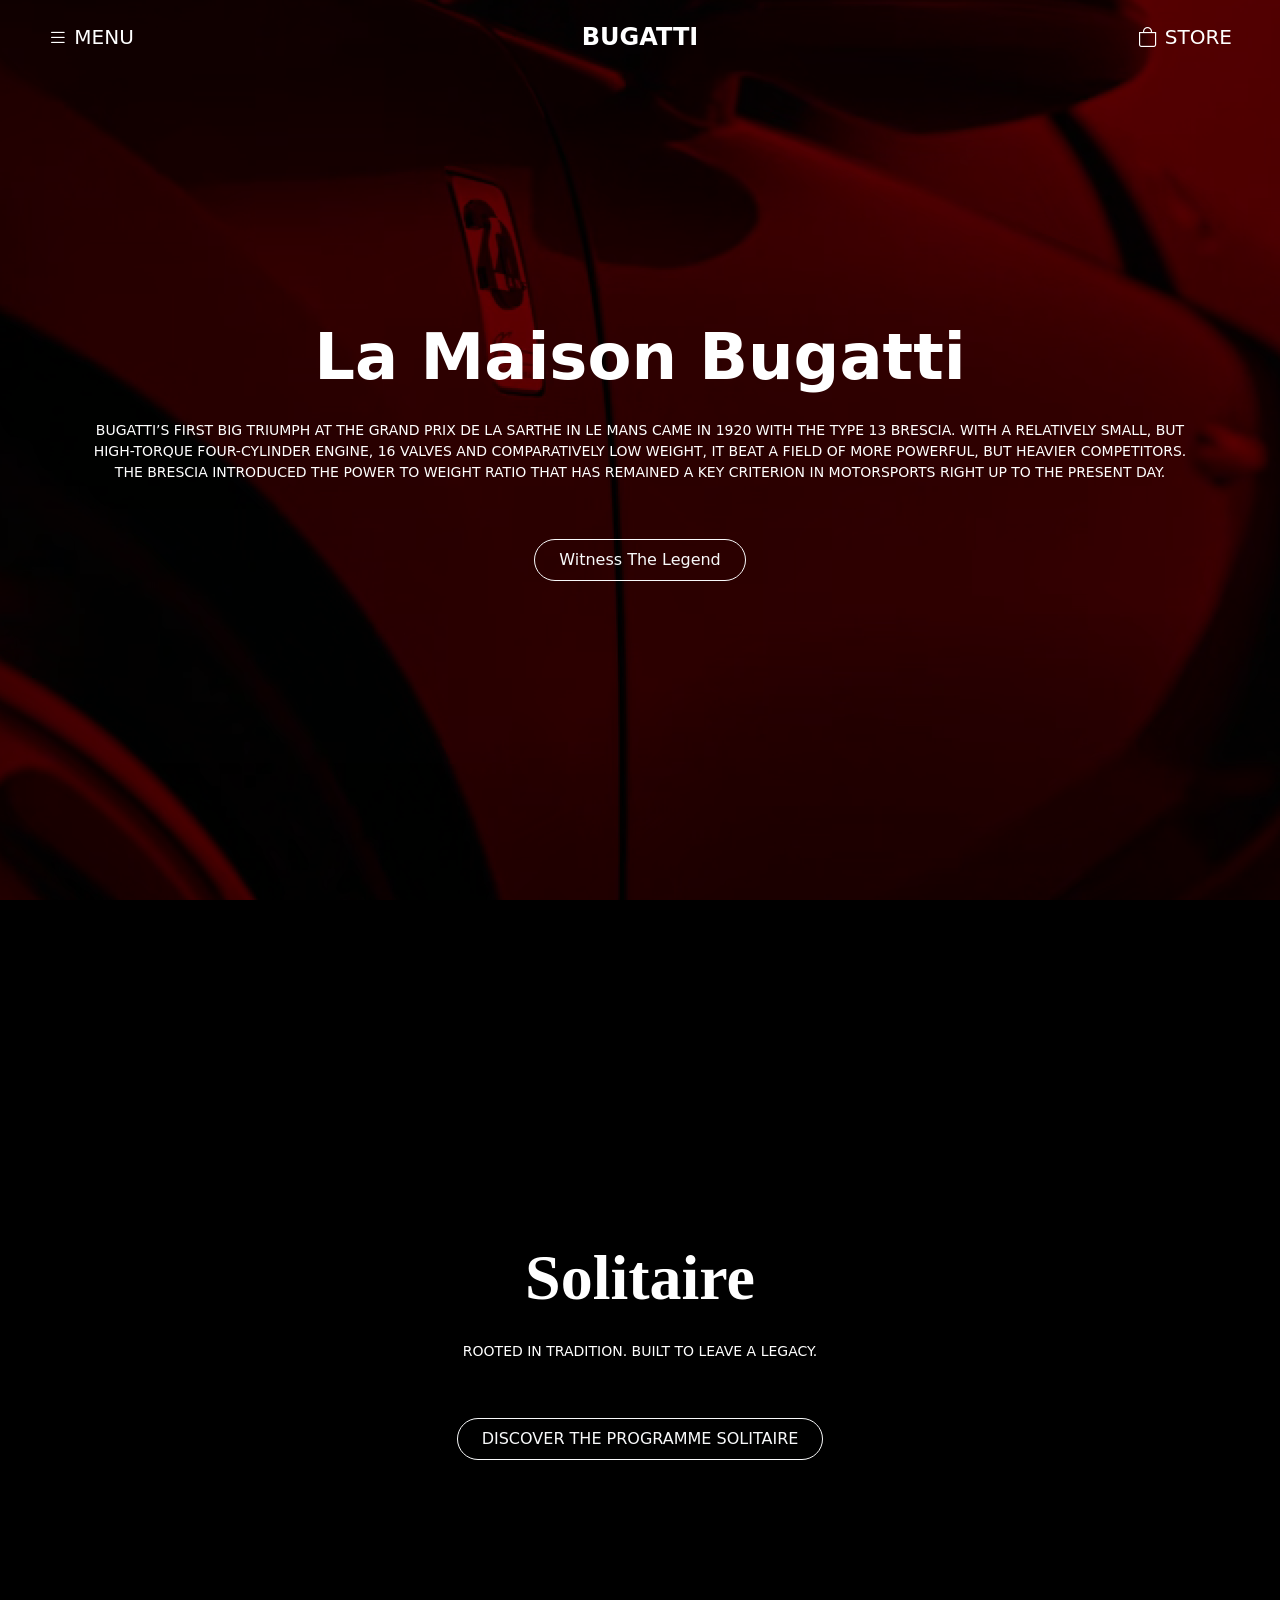
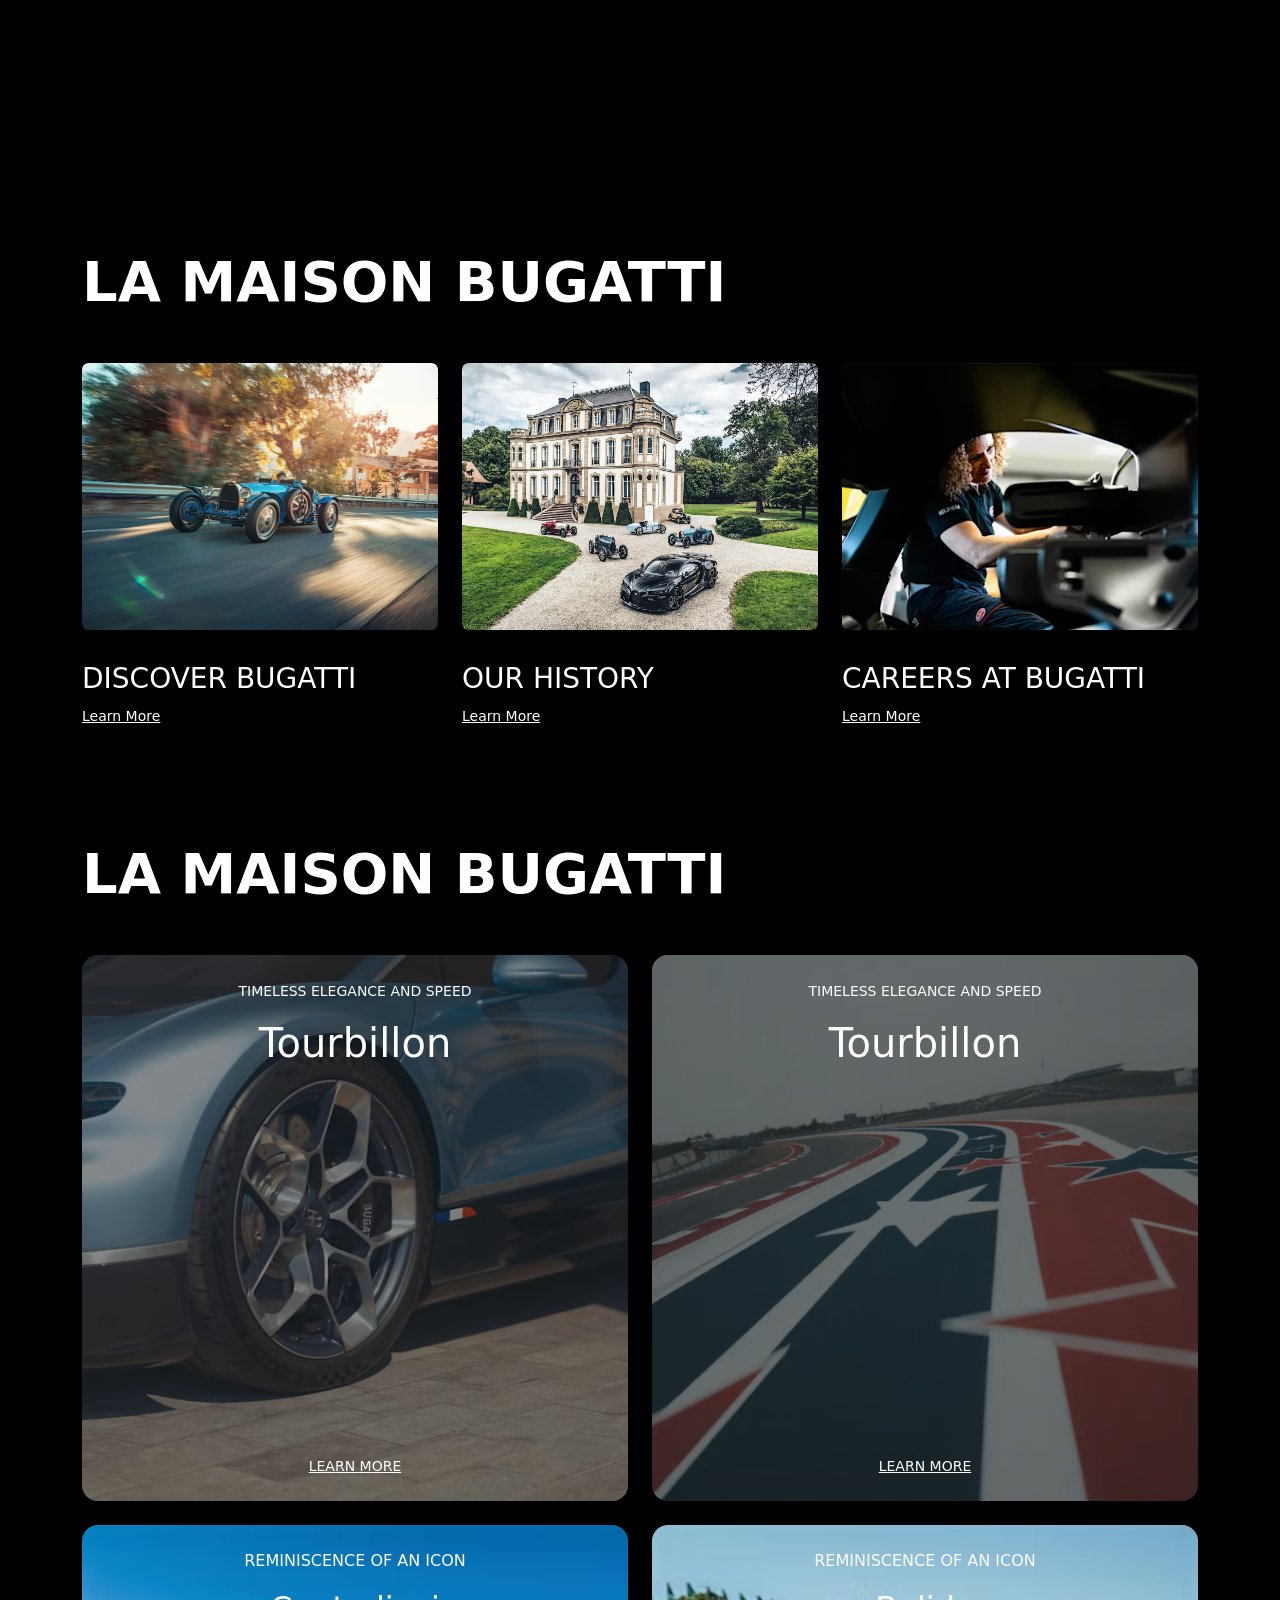
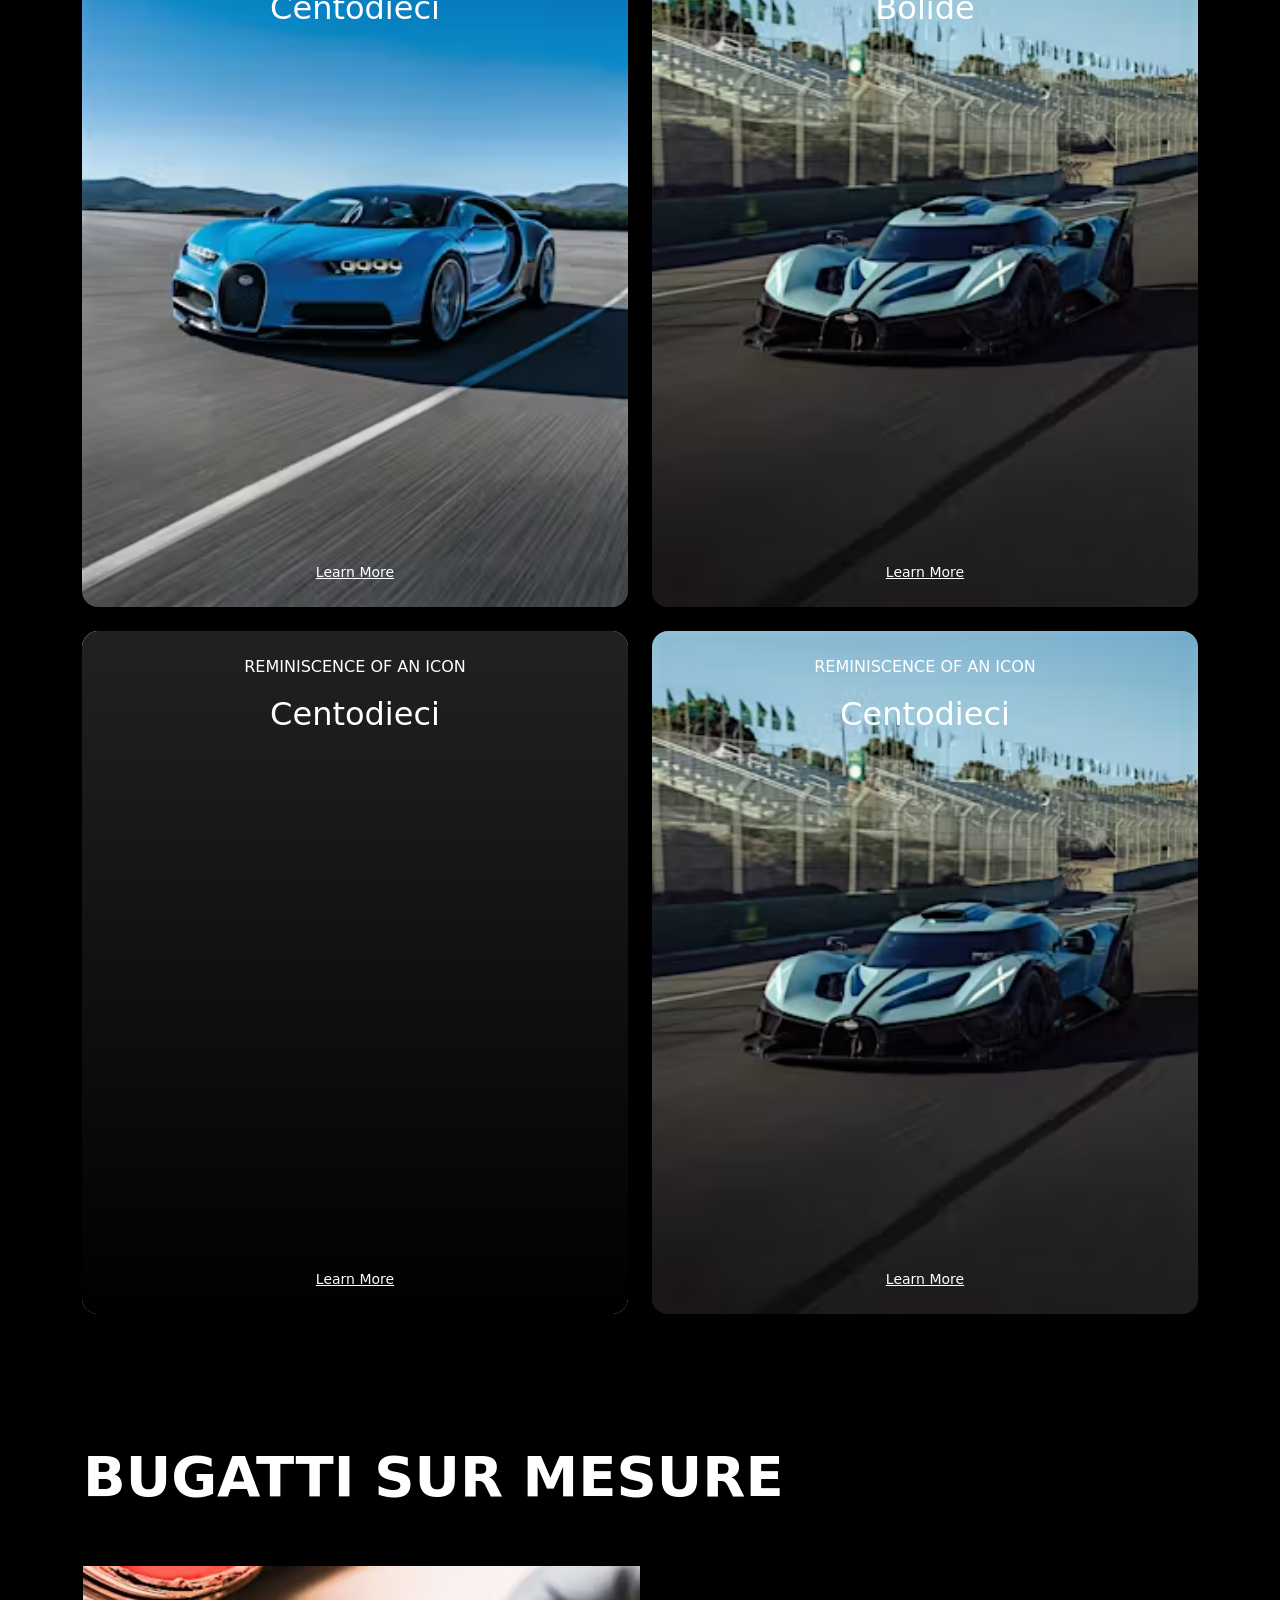
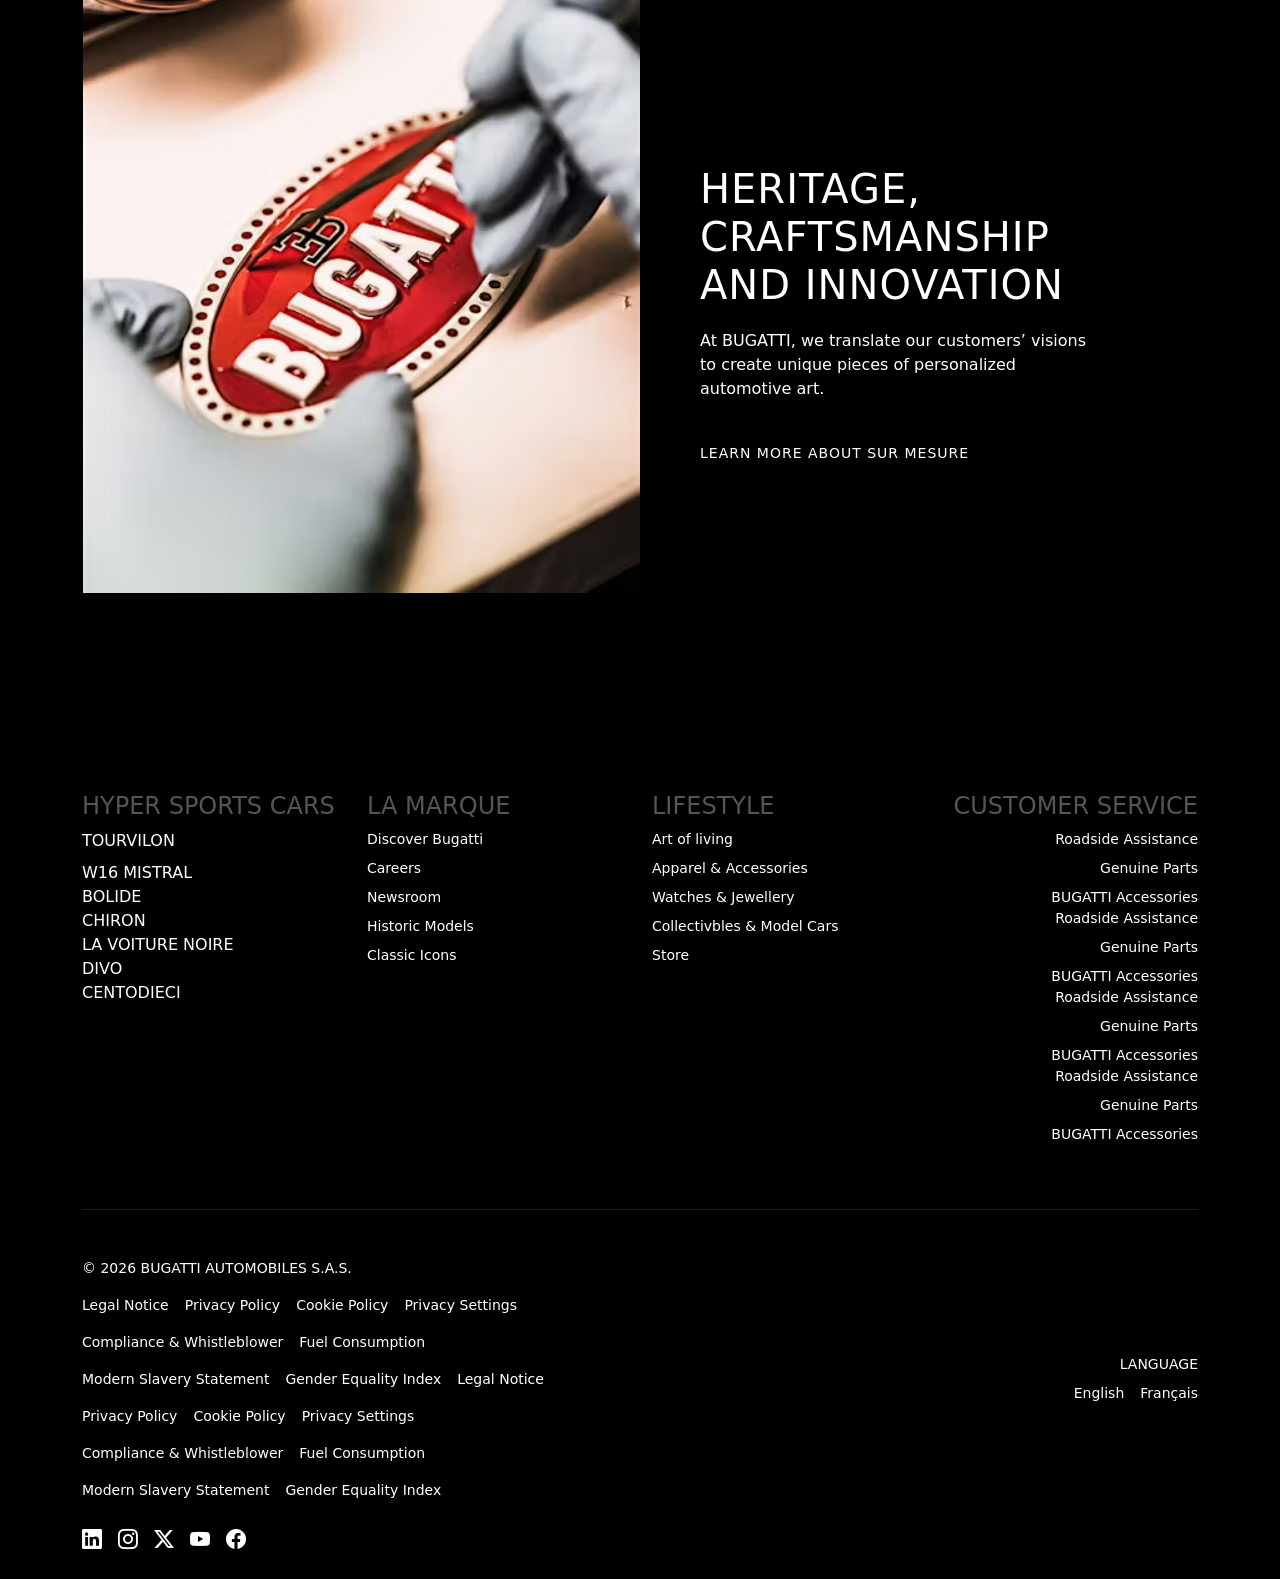
==== sub-index.html @ b7d9c445 "mapping a webpage into main website logo" ====
<!DOCTYPE html>
<html lang="en">

<head>
    <meta charset="UTF-8">
    <title>Hero Video</title>
    <meta name="viewport" content="width=device-width, initial-scale=1">
    <link rel="stylesheet" href="style.css">

    <!-- Bootstrap 5 CSS -->
    <link href="https://cdn.jsdelivr.net/npm/bootstrap@5.3.2/dist/css/bootstrap.min.css" rel="stylesheet">
    <link rel="stylesheet" href="https://cdn.jsdelivr.net/npm/bootstrap-icons@1.13.1/font/bootstrap-icons.min.css">
</head>

<body style="background-color: #000000;">

    <!-- Navbar -->


    <nav class="navbar navbar-dark bg-transparent position-absolute top-0 start-0 w-100 z-3 px-4 py-3">

        <div class="container-fluid d-flex align-items-center justify-content-between">


            <div>
                <button class="btn btn-outline text-white fs-5" data-bs-toggle="offcanvas" data-bs-target="#luxuryMenu">
                    <i class="bi bi-list"></i> MENU
                </button>
            </div>

            <!-- ofcanvas menu button elements -->

            <div class="offcanvas offcanvas-start w-100" tabindex="-1" id="luxuryMenu">

                <div class="offcanvas-header">
                    <h5 class="offcanvas-title"></h5>
                    <button type="button" class="btn-close" data-bs-dismiss="offcanvas"></button>
                </div>

                <div class="offcanvas-body p-0">
                    <div class="container-fluid">
                        <div class="row vh-100">

                            <!-- LEFT SIDE -->
                            <div class="col-lg-4 bg-light p-5">

                                <small class="text-muted text-uppercase">Hyper Sports Cars</small>
                                <div class="mt-3">
                                    <a href="#" class="d-block fs-5 text-dark text-decoration-none mb-2">
                                        Current Models
                                    </a>
                                    <a href="#" class="d-block fs-5 text-dark text-decoration-none mb-2">
                                        Contemporary Models
                                    </a>
                                    <a href="#" class="d-block fs-5 text-dark text-decoration-none">
                                        Classic Icons
                                    </a>
                                </div>

                                <small class="text-muted text-uppercase mt-5 d-block">
                                    La Marque
                                </small>
                                <div class="mt-3">
                                    <a href="#" class="d-block fs-5 text-dark text-decoration-none mb-2">
                                        Company
                                    </a>
                                    <a href="#" class="d-block fs-5 text-dark text-decoration-none mb-2">
                                        Careers
                                    </a>
                                    <a href="#" class="d-block fs-5 text-dark text-decoration-none">
                                        Newsroom
                                    </a>
                                </div>

                            </div>

                            <!-- RIGHT SIDE -->
                            <div class="col-lg-7 p-5 bg-dark text-white">

                                <div class="card bg-dark text-white border-0 mb-4">
                                    <img src="https://images.unsplash.com/photo-1614200179396-2bdb77ebf81b"
                                        class="card-img" alt="Car">
                                    <div class="card-img-overlay d-flex align-items-end">
                                        <h2 class="fw-light">TOURBILLON</h2>
                                    </div>
                                </div>

                                <div class="card bg-dark text-white border-0">
                                    <img src="https://images.unsplash.com/photo-1603584173870-7f23fdae1b7a"
                                        class="card-img" alt="Car">
                                    <div class="card-img-overlay d-flex align-items-end">
                                        <h2 class="fw-light">W16 MISTRAL</h2>
                                    </div>
                                </div>

                            </div>

                        </div>
                    </div>
                </div>
            </div>


            <div class="position-absolute start-50 translate-middle-x">
                <a class="navbar-brand text-white fw-bold fs-4 m-0" href="index.html">
                    BUGATTI
                </a>
            </div>


            <div>
                <button class="btn btn-outline text-white text-uppercase fs-5">
                    <i class="bi bi-bag"></i> Store
                </button>
            </div>

        </div>

    </nav>




    <!-- Hero Section -->
   <div class="position-relative vh-100 overflow-hidden">

        <!-- Video -->
        <video autoplay muted loop playsinline
            class="position-absolute top-50 start-50 translate-middle min-vw-100 min-vh-100 object-fit-cover">
            <source src="content/second-page videos/secound page hero bg video.mp4" type="video/mp4">
        </video>

        <!-- section overlay -->
        <div class="position-absolute top-0 start-0 w-100 h-100" style="background-color: rgba(0, 0, 0, 0.579);"></div>

        <!-- Content -->
        <div class="container position-relative z-2 h-100 d-flex flex-column 
              justify-content-center align-items-center text-center text-white">

            <h1 class="display-3 fw-semibold">La Maison Bugatti</h1>
            <p class="text-uppercase small mt-3">BUGATTI’s first big triumph at the Grand Prix de la Sarthe in Le Mans came in 1920 with the Type 13 Brescia. With a relatively small, but high-torque four-cylinder engine, 16 valves and comparatively low weight, it beat a field of more powerful, but heavier competitors. The Brescia introduced the power to weight ratio that has remained a key criterion in motorsports right up to the present day.</p>
            <p></p>

            <a href="#" class="btn btn-outline-light rounded-pill px-4 py-2 mt-4">
                Witness The Legend
            </a>

        </div>

    </div>

    <!-- second hero section and discover luxury super cars section -->

    <div class="position-relative vh-100 overflow-hidden">

        <!-- Video -->
        <video autoplay muted loop playsinline
            class="position-absolute top-50 start-50 translate-middle min-vw-100 min-vh-100 object-fit-cover">
            <source src="content/Hero Videos/secend-hero-video.mp4" type="video/mp4">
        </video>


        <div class="position-absolute top-0 start-0 w-100 h-100" style="background-color: rgba(0, 0, 0, 0.65);"></div>

        <!-- Content -->
        <div class="container position-relative z-2 h-100 d-flex flex-column 
              justify-content-center align-items-center text-center text-white">

            <h1 class="display-3 fw-semibold f-romnia20 discover-section">Solitaire</h1>
            <p class="text-uppercase small mt-3">ROOTED IN TRADITION. BUILT TO LEAVE A LEGACY.</p>
            <p></p>

            <a href="#" class="btn btn-outline-light rounded-pill px-4 py-2 mt-4">
                DISCOVER THE PROGRAMME SOLITAIRE
            </a>

        </div>

    </div>


    <!-- features card section -->

    <section class="bg-black text-white py-5">

        <div class="container">

            <!-- Section Title -->
            <div class="mb-5">
                <h1 class="display-4 text-uppercase fw-semibold fw-light">
                    La Maison Bugatti
                </h1>
            </div>

            <!-- Cards Row -->
            <div class="row g-4">

                <!-- Card 1 -->
                <div class="col-lg-4 col-md-6">
                    <div class="card bg-black text-white border-0 h-100">
                        <div class="ratio ratio-4x3 rounded overflow-hidden">

                            <img src="content/image/01 card image BUGATTI_Type 35 Making of a Champion_edit.avif"
                                class="card-img-top rounded" alt="Discover">
                        </div>

                        <div class="card-body px-0">
                            <h3 class="text-uppercase fw-light mt-3">
                                Discover Bugatti
                            </h3>
                            <a href="#" class="text-white text-decoration-underline small">
                                Learn More
                            </a>
                        </div>

                    </div>
                </div>

                <!-- Card 2 -->
                <div class="col-lg-4 col-md-6">
                    <div class="card bg-black text-white border-0 h-100">

                        <div class="ratio ratio-4x3 rounded overflow-hidden">

                            <img src="content/image/Card image02 BUGATTI-Car-Gathering.avif"
                                class="card-img-top rounded" alt="Discover">
                        </div>

                        <div class="card-body px-0">
                            <h3 class="text-uppercase fw-light mt-3">
                                Our History
                            </h3>
                            <a href="#" class="text-white text-decoration-underline small">
                                Learn More
                            </a>
                        </div>

                    </div>
                </div>

                <!-- Card 3 -->
                <div class="col-lg-4 col-md-6">
                    <div class="card bg-black text-white border-0 h-100">

                        <div class="ratio ratio-4x3 rounded overflow-hidden">

                            <img src="content/image/AB105132_Crop.avif" class="card-img-top rounded" alt="Discover">
                        </div>

                        <div class="card-body px-0">
                            <h3 class="text-uppercase fw-light mt-3">
                                Careers at Bugatti
                            </h3>
                            <a href="#" class="text-white text-decoration-underline small">
                                Learn More
                            </a>
                        </div>

                    </div>
                </div>

            </div>

        </div>

    </section>

    <!-- cars cards section -->

    <div class="container py-5">
        <div class="mb-5">
            <h1 class="display-4 text-uppercase fw-semibold text-white fw-light">
                La Maison Bugatti
            </h1>
        </div>

        <div class="row g-4">

            <!-- CARD 1 -->
            <div class="col-md-6 d-flex">
                <div class="video-card position-relative rounded-4 overflow-hidden w-100">

                    <!-- Video -->
                    <video autoplay muted loop playsinline class="position-absolute w-100 h-100 object-fit-cover">
                        <source src="content/Hero Videos/first videos.mp4" type="video/mp4">
                    </video>

                    <!-- Overlay -->
                    <div class="position-absolute top-0 start-0 w-100 h-100 bg-dark opacity-50"></div>

                    <!-- Content -->
                    <div class="position-relative z-2 h-100 d-flex flex-column 
                        justify-content-between align-items-center text-center p-4 text-white">

                        <div>
                            <small class="text-uppercase">Timeless Elegance And Speed</small>
                            <h2 class="display-6 fw-light mt-3">Tourbillon</h2>
                        </div>

                        <a href="#" class="text-white text-uppercase small text-decoration-underline">
                            Learn More
                        </a>
                    </div>
                </div>
            </div>


            <!-- CARD 2 -->
            <div class="col-md-6 d-flex">
                <div class="video-card position-relative rounded-4 overflow-hidden w-100">

                    <video autoplay muted loop playsinline class="position-absolute w-100 h-100 object-fit-cover">
                        <source src="content/Hero Videos/2025-model-teaser-videos-bolide_720.mp4" type="video/mp4">
                    </video>

                    <div class="position-absolute top-0 start-0 w-100 h-100 bg-dark opacity-50"></div>

                    <div class="position-relative z-2 h-100 d-flex flex-column 
                        justify-content-between align-items-center text-center p-4 text-white">

                        <div>
                            <small class="text-uppercase">Timeless Elegance And Speed</small>
                            <h2 class="display-6 fw-light mt-3">Tourbillon</h2>
                        </div>

                        <a href="#" class="text-white text-uppercase small text-decoration-underline">
                            Learn More
                        </a>
                    </div>
                </div>
            </div>


            <!-- CARD 3 -->
            <div class="col-md-6 d-flex">
                <div class="card bg-dark text-white border-0 rounded-4 overflow-hidden h-100 w-100">
                    <img src="content/image/bugatti-chiron-card-02.avif" class="card-img object-fit-cover" alt="">
                    <div class="card-img-overlay d-flex flex-column justify-content-between text-center p-4">
                        <div>
                            <a class="text-decoration-none text-uppercase text-white" href="#">
                                Reminiscence Of An Icon
                            </a>
                            <h2 class="mt-3">Centodieci</h2>
                        </div>

                        <a href="#" class="text-white text-decoration-underline small">
                            Learn More
                        </a>
                    </div>
                </div>
            </div>


            <!-- CARD 4 -->
            <div class="col-md-6 d-flex">
                <div class="card bg-dark text-white border-0 rounded-4 overflow-hidden h-100 w-100">
                    <img src="content/image/bugatti-bolide-card.avif" class="card-img object-fit-cover" alt="">
                    <div class="card-img-overlay d-flex flex-column justify-content-between text-center p-4">
                        <div>
                            <a class="text-decoration-none text-uppercase text-white" href="#">
                                Reminiscence Of An Icon
                            </a>
                            <h2 class="mt-3">Bolide</h2>
                        </div>

                        <a href="#" class="text-white text-decoration-underline small">
                            Learn More
                        </a>
                    </div>
                </div>
            </div>


            <!-- CARD 5 -->
            <div class="col-md-6 d-flex">
                <div class="card bg-dark text-white border-0 rounded-4 overflow-hidden h-100 w-100 position-relative">

                    <img src="content/image/bugatti-centodieci-card (1).avif" class="card-img object-fit-cover" alt="">

                    <!-- DARK OVERLAY -->
                    <div class="dark-overlay"></div>

                    <div class="card-img-overlay d-flex flex-column justify-content-between text-center p-4">
                        <div>
                            <a class="text-decoration-none text-uppercase text-white" href="#">
                                Reminiscence Of An Icon
                            </a>
                            <h2 class="mt-3">Centodieci</h2>
                        </div>

                        <a href="#" class="text-white text-decoration-underline small">
                            Learn More
                        </a>
                    </div>

                </div>
            </div>
            <!-- CARD 6 -->
            <div class="col-md-6 d-flex">
                <div class="card bg-dark text-white border-0 rounded-4 overflow-hidden h-100 w-100">
                    <img src="content/image/bugatti-bolide-card.avif" class="card-img object-fit-cover" alt="">
                    <div class="card-img-overlay d-flex flex-column justify-content-between text-center p-4">
                        <div>
                            <a class="text-decoration-none text-uppercase text-white" href="#">
                                Reminiscence Of An Icon
                            </a>
                            <h2 class="mt-3">Centodieci</h2>
                        </div>

                        <a href="#" class="text-white text-decoration-underline small">
                            Learn More
                        </a>
                    </div>
                </div>
            </div>

        </div>
    </div>
    <section  class="sur-section">
        <div  class="container ">
            <div style="background: rgb(0, 0, 0);" class="card card-custom">
                <div class="mb-5">
                    <h1 class="display-4 text-uppercase fw-semibold text-white fw-light">
                        BUGATTI Sur Mesure
                    </h1>
                </div>
                <div class="row g-0">

                    <!-- Image Column -->
                    <div class="col-md-6">
                        <div class="image-wrapper">
                            <img src="content/image/04_bugatti_chiron_macaron.avif" alt="Bugatti Image">
                        </div>
                    </div>

                    <!-- Content Column -->
                    <div class="col-md-6 d-flex align-items-center">
                        <div class="content-area">
                            <h1>HERITAGE, <br>CRAFTSMANSHIP AND INNOVATION</h1>
                            <p>
                                At BUGATTI, we translate our customers’ visions
                                to create unique pieces of personalized automotive art.
                            </p>
                            <a href="#" class="custom-link">LEARN MORE ABOUT SUR MESURE</a>
                        </div>
                    </div>

                </div>
            </div>
        </div>
    </section>


    <footer class="bg-black text-white pt-5 pb-4">
        <div class="container">

            <!-- Top Links -->
            <div class="row gy-4">

                <!-- Column 1 -->
                <div class="col-md-3 ">
                    <h4 class="text-decoration-none text-uppercase text-" style="color: rgba(172, 173, 174, 0.493);">Hyper Sports Cars</h4>
                    <ul class="list-unstyled text-uppercase">
                        <li class="mb-2"><a href="#" class="text-white text-decoration-none">Tourvilon</a></li>
                        <li><a href="#" class="text-white text-decoration-none">w16 mistral</a></li>
                        <li><a href="#" class="text-white text-decoration-none">bolide</a></li>
                        <li><a href="#" class="text-white text-decoration-none">chiron</a></li>
                        <li><a href="#" class="text-white text-decoration-none">la voiture noire</a></li>
                        <li><a href="#" class="text-white text-decoration-none">divo</a></li>
                        <li><a href="#" class="text-white text-decoration-none">centodieci</a></li>
                    </ul>
                    
                </div>

                <!-- Column 2 -->
                <div class="col-md-3">
                     <h4 class="text-decoration-none text-uppercase text-" style="color: rgba(172, 173, 174, 0.493);">La Marque</h4>

                    <ul class="list-unstyled small">
                        
                        <li class="mb-2"><a href="#" class="text-white text-decoration-none">Discover Bugatti</a></li>
                        <li class="mb-2"><a href="#" class="text-white text-decoration-none">Careers</a></li>
                        <li class="mb-2"><a href="#" class="text-white text-decoration-none">Newsroom</a></li>
                        <li class="mb-2"><a href="#" class="text-white text-decoration-none">Historic Models</a></li>
                        <li class="mb-2"><a href="#" class="text-white text-decoration-none">Classic Icons</a></li>
                       
                    </ul>
                </div>
                <div class="col-md-3">
                    <h4 class="text-decoration-none text-uppercase text-" style="color: rgba(172, 173, 174, 0.493);">lifestyle</h4>
                    <ul class="list-unstyled small">
                        <li class="mb-2"><a href="#" class="text-white text-decoration-none">Art of living</a></li>
                        <li class="mb-2"><a href="#" class="text-white text-decoration-none">Apparel & Accessories</a></li>
                        <li class="mb-2"><a href="#" class="text-white text-decoration-none">Watches & Jewellery</a></li>
                        <li class="mb-2"><a href="#" class="text-white text-decoration-none">Collectivbles & Model Cars</a></li>
                        <li class="mb-2"><a href="#" class="text-white text-decoration-none">Store</a></li>
                       
                    </ul>
                </div>

                <!-- Column 3 -->
                <div class="col-md-3 text-md-end">
                    <h4 class="text-decoration-none text-uppercase text-" style="color: rgba(172, 173, 174, 0.493);">customer service</h4>
                    <ul class="list-unstyled small">
                        <li class="mb-2"><a href="#" class="text-white text-decoration-none">Roadside Assistance</a>
                        </li>
                        <li class="mb-2"><a href="#" class="text-white text-decoration-none">Genuine Parts</a></li>
                        <li><a href="#" class="text-white text-decoration-none">BUGATTI Accessories</a></li>
                        <li class="mb-2"><a href="#" class="text-white text-decoration-none">Roadside Assistance</a>
                        </li>
                        <li class="mb-2"><a href="#" class="text-white text-decoration-none">Genuine Parts</a></li>
                        <li><a href="#" class="text-white text-decoration-none">BUGATTI Accessories</a></li>
                        <li class="mb-2"><a href="#" class="text-white text-decoration-none">Roadside Assistance</a>
                        </li>
                        <li class="mb-2"><a href="#" class="text-white text-decoration-none">Genuine Parts</a></li>
                        <li><a href="#" class="text-white text-decoration-none">BUGATTI Accessories</a></li>
                        <li class="mb-2"><a href="#" class="text-white text-decoration-none">Roadside Assistance</a>
                        </li>
                        <li class="mb-2"><a href="#" class="text-white text-decoration-none">Genuine Parts</a></li>
                        <li><a href="#" class="text-white text-decoration-none">BUGATTI Accessories</a></li>
                    </ul>
                </div>

            </div>

            <!-- Divider -->
            <hr class="border-secondary my-5">


            <!-- Bottom Section -->
            <div class="row gy-8 align-items-center">

                <!-- Copyright -->
                <div class="col-md-6 small">
                    <p class="mb-3">© 2026 BUGATTI AUTOMOBILES S.A.S.</p>

                    <div class="d-flex flex-wrap gap-3">
                        <a href="#" class="text-white text-decoration-none">Legal Notice</a>
                        <a href="#" class="text-white text-decoration-none">Privacy Policy</a>
                        <a href="#" class="text-white text-decoration-none">Cookie Policy</a>
                        <a href="#" class="text-white text-decoration-none">Privacy Settings</a>
                        <a href="#" class="text-white text-decoration-none">Compliance & Whistleblower</a>
                        <a href="#" class="text-white text-decoration-none">Fuel Consumption</a>
                        <a href="#" class="text-white text-decoration-none">Modern Slavery Statement</a>
                        <a href="#" class="text-white text-decoration-none">Gender Equality Index</a>
                        <a href="#" class="text-white text-decoration-none">Legal Notice</a>
                        <a href="#" class="text-white text-decoration-none">Privacy Policy</a>
                        <a href="#" class="text-white text-decoration-none">Cookie Policy</a>
                        <a href="#" class="text-white text-decoration-none">Privacy Settings</a>
                        <a href="#" class="text-white text-decoration-none">Compliance & Whistleblower</a>
                        <a href="#" class="text-white text-decoration-none">Fuel Consumption</a>
                        <a href="#" class="text-white text-decoration-none">Modern Slavery Statement</a>
                        <a href="#" class="text-white text-decoration-none">Gender Equality Index</a>
                    </div>
                </div>

                <!-- Language -->
                <div class="col-md-6 text-md-end">
                    <p class="text-uppercase small mb-2">Language</p>
                    <div class="d-flex justify-content-md-end gap-3 small">
                        <a href="#" class="text-white text-decoration-none">English</a>
                        <a href="#" class="text-white text-decoration-none">Français</a>
                    </div>
                </div>

            </div>

            <!-- Social Icons -->
            <div class="mt-4">
                <div class="d-flex gap-3">
                    <a href="#" class="text-white fs-5"><i class="bi bi-linkedin"></i></a>
                    <a href="#" class="text-white fs-5"><i class="bi bi-instagram"></i></a>
                    <a href="#" class="text-white fs-5"><i class="bi bi-twitter-x"></i></a>
                    <a href="#" class="text-white fs-5"><i class="bi bi-youtube"></i></a>
                    <a href="#" class="text-white fs-5"><i class="bi bi-facebook"></i></a>
                </div>
            </div>

        </div>
    </footer>



    <!-- Bootstrap JavaScript cdn -->

    <script src="https://cdn.jsdelivr.net/npm/bootstrap@5.3.2/dist/js/bootstrap.bundle.min.js"></script>
</body>

</html>
---- style.css ----
* {
    margin: 0;
    padding: 0;
}

.btn-outline:hover {
    background-color: #c0c0c09c !important; /* light gray */
    /* color: #000 !important; black text */
    font-size: small;
    border: none !important; /* remove border */
}

.btn-outline a {
    border: none !important;
    font-size: small;
}

.btn-outline {
    border: none !important;
    transition: all 0.3s ease;
}

.discover-section {
    font-family: Montserrat;
}

.video-card {
    aspect-ratio: 16 / 16;
}

.object-fit-cover {
    object-fit: cover;
}


.dark-overlay {
    position: absolute;
    inset: 0;
    background: linear-gradient(to bottom,
            rgb(34, 33, 33),
            rgb(0, 0, 0));
    z-index: 1;
}

.card-img-overlay {
    z-index: 2;
}

/* featured card section style */
.video-card .bg-dark,
.dark-overlay {
    transition: opacity 0.3s ease;
}

.video-card:hover .bg-dark,
.card:hover .dark-overlay {
    opacity: 0.7;
}

.video-card video,
.card img {
    transition: transform 0.6s ease;
}

.video-card:hover video,
.card:hover img {
    transform: scale(1.1);
}


/* BUGATTI Sur Mesure Style */

.sur-section{
    padding: 80px 0;
    background: #000000 !important;
    color: #ffffff; /* Make all text white by default */
}


.card-custom {
  
    border: none;
    border-radius: 10px;
}

/* Image Wrap */
.image-wrapper {
    overflow: hidden;
    height: 90%;
}

.image-wrapper img {
    width: 100%;
    height: 100%;
    object-fit: cover;
    transition: transform 0.6s ease-in-out;
}

/* Image hover */
.image-wrapper:hover img {
    transform: scale(1.1);
}

.content-area {
    padding: 60px;
}

.content-area h1 {
    font-size: 40px;
    letter-spacing: 1px;
    margin-bottom: 20px;
    color: #ffffff; /* White heading */
}

.content-area p {
    color: #ffffff; /* White paragraph */
    margin-bottom: 40px;
    max-width: 400px;
}

.custom-link {
    color: #ffffff; /* White link */
    text-decoration: none;
    border-bottom: 1px solid #000000;
    padding-bottom: 5px;
    font-size: 14px;
    letter-spacing: 1px;
    transition: 0.3s;
}

.custom-link:hover {
    opacity: 0.7;
}

@media (max-width: 768px) {
    .content-area {
        padding: 40px;
    }
}
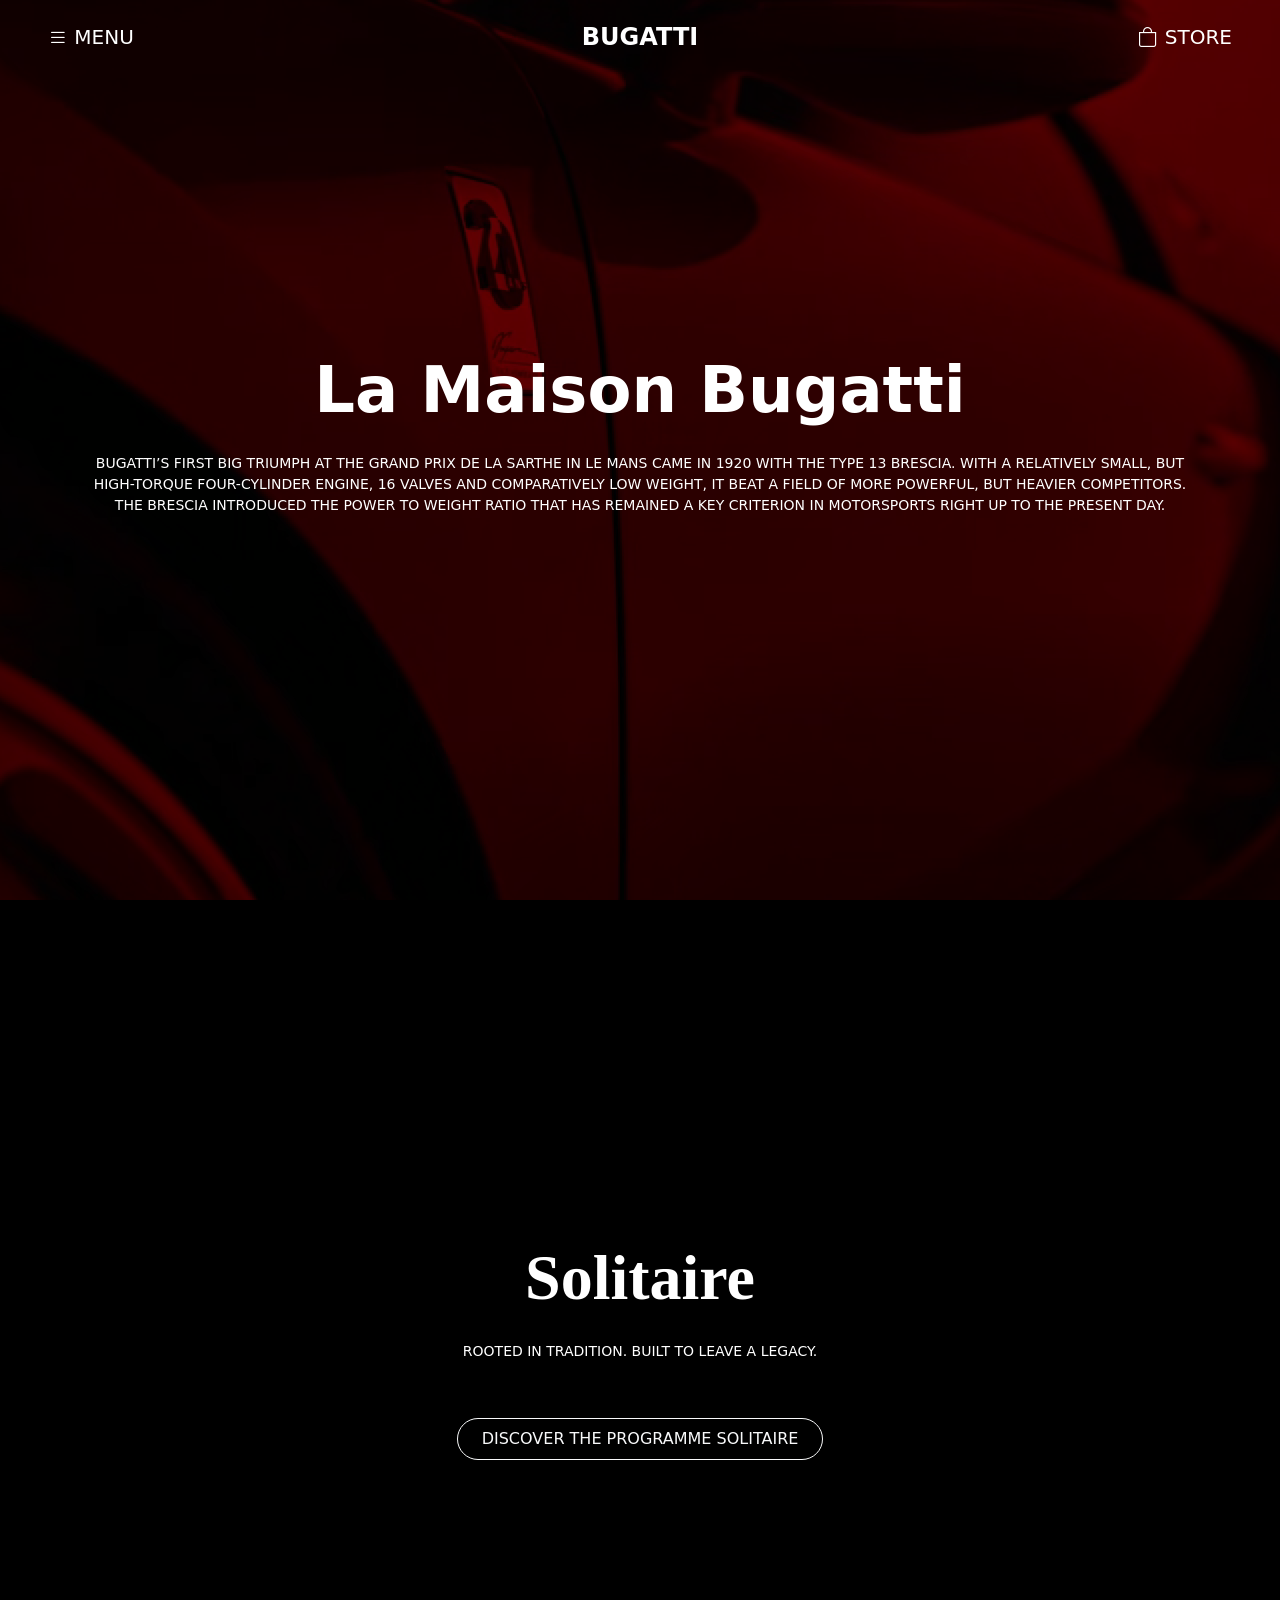
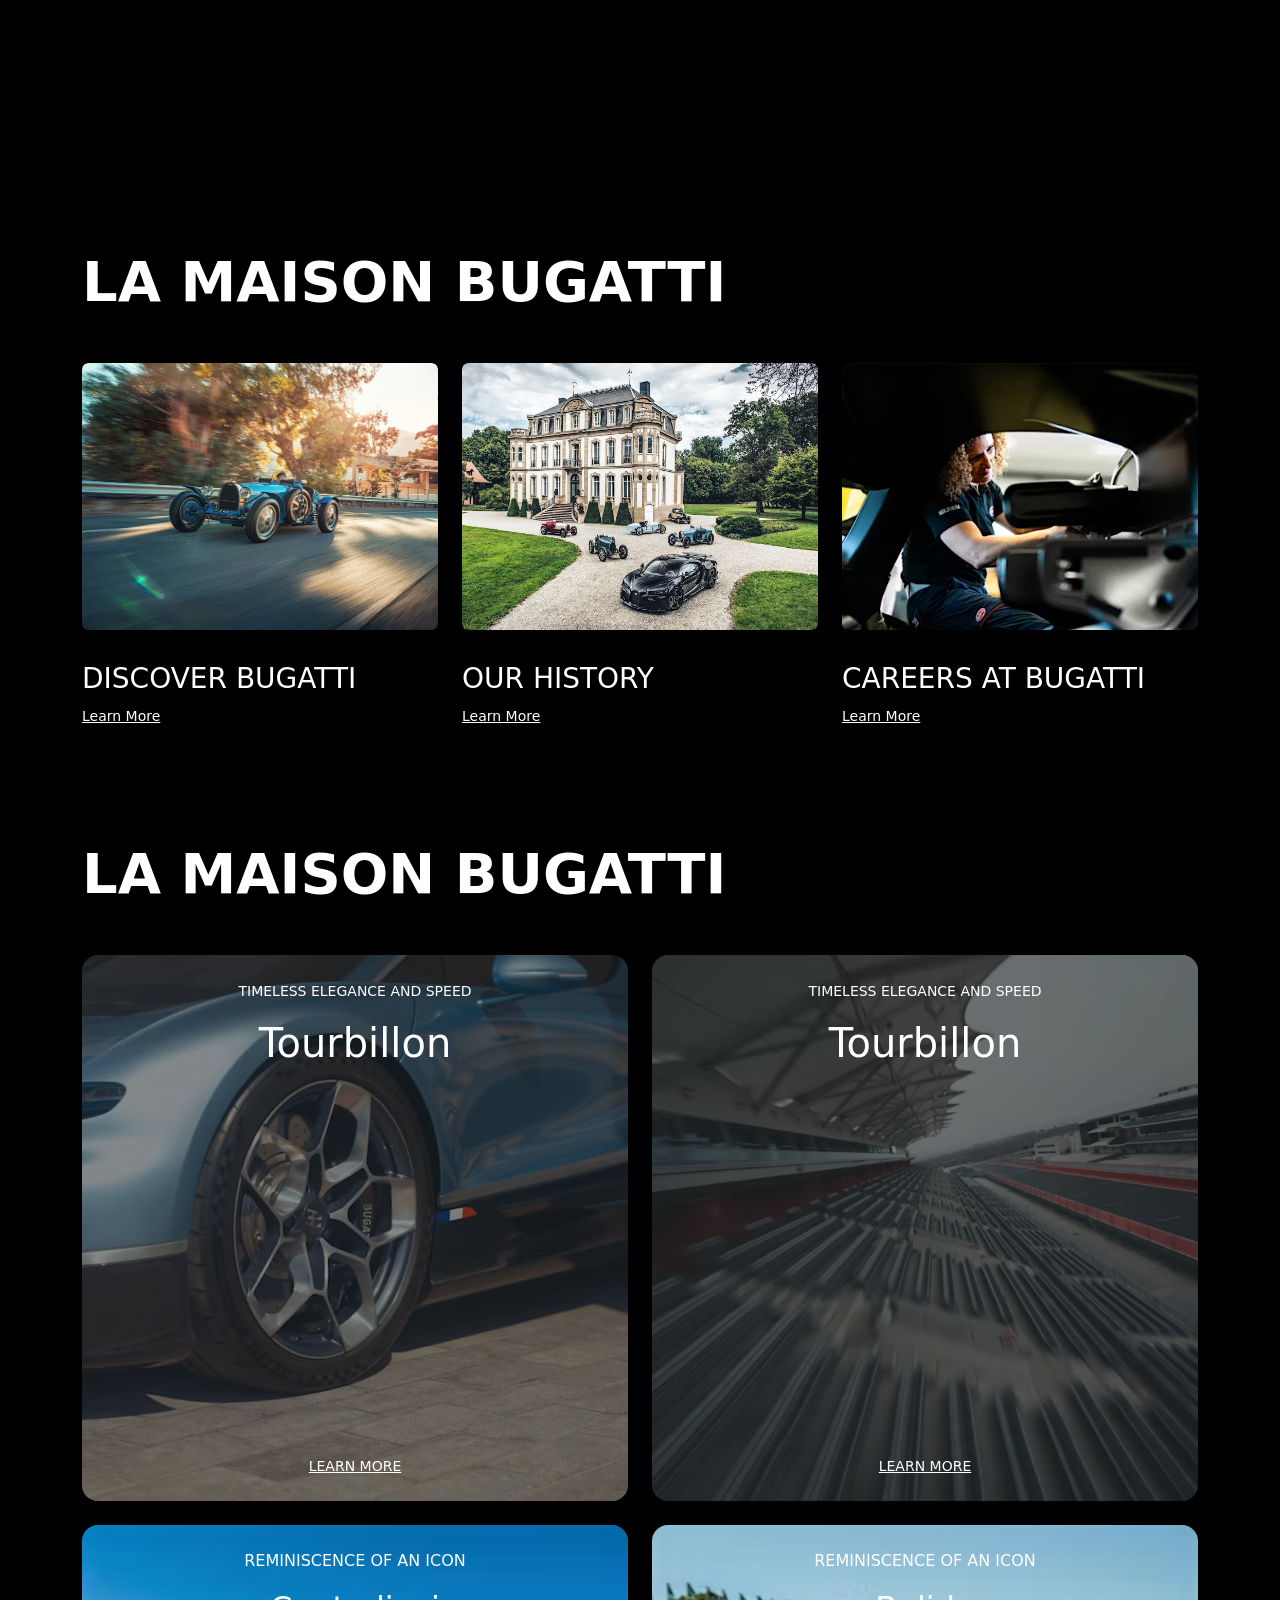
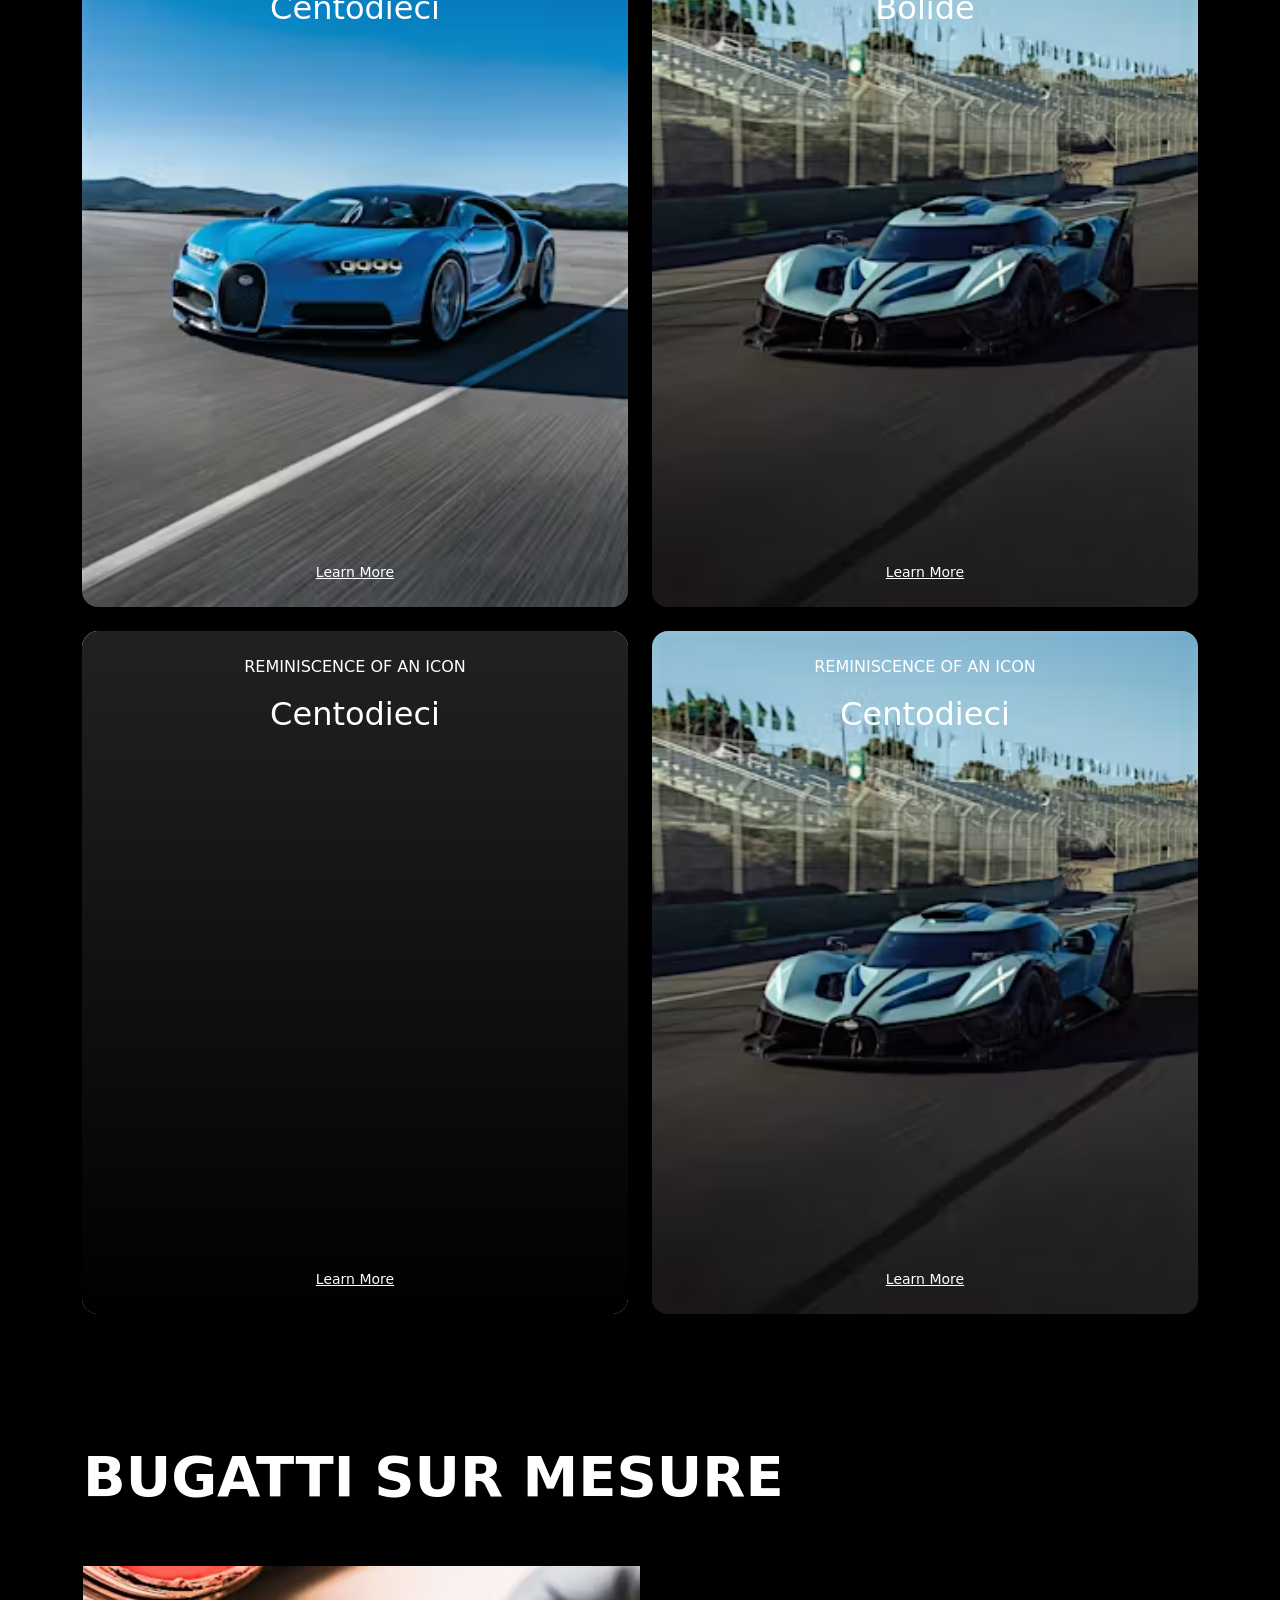
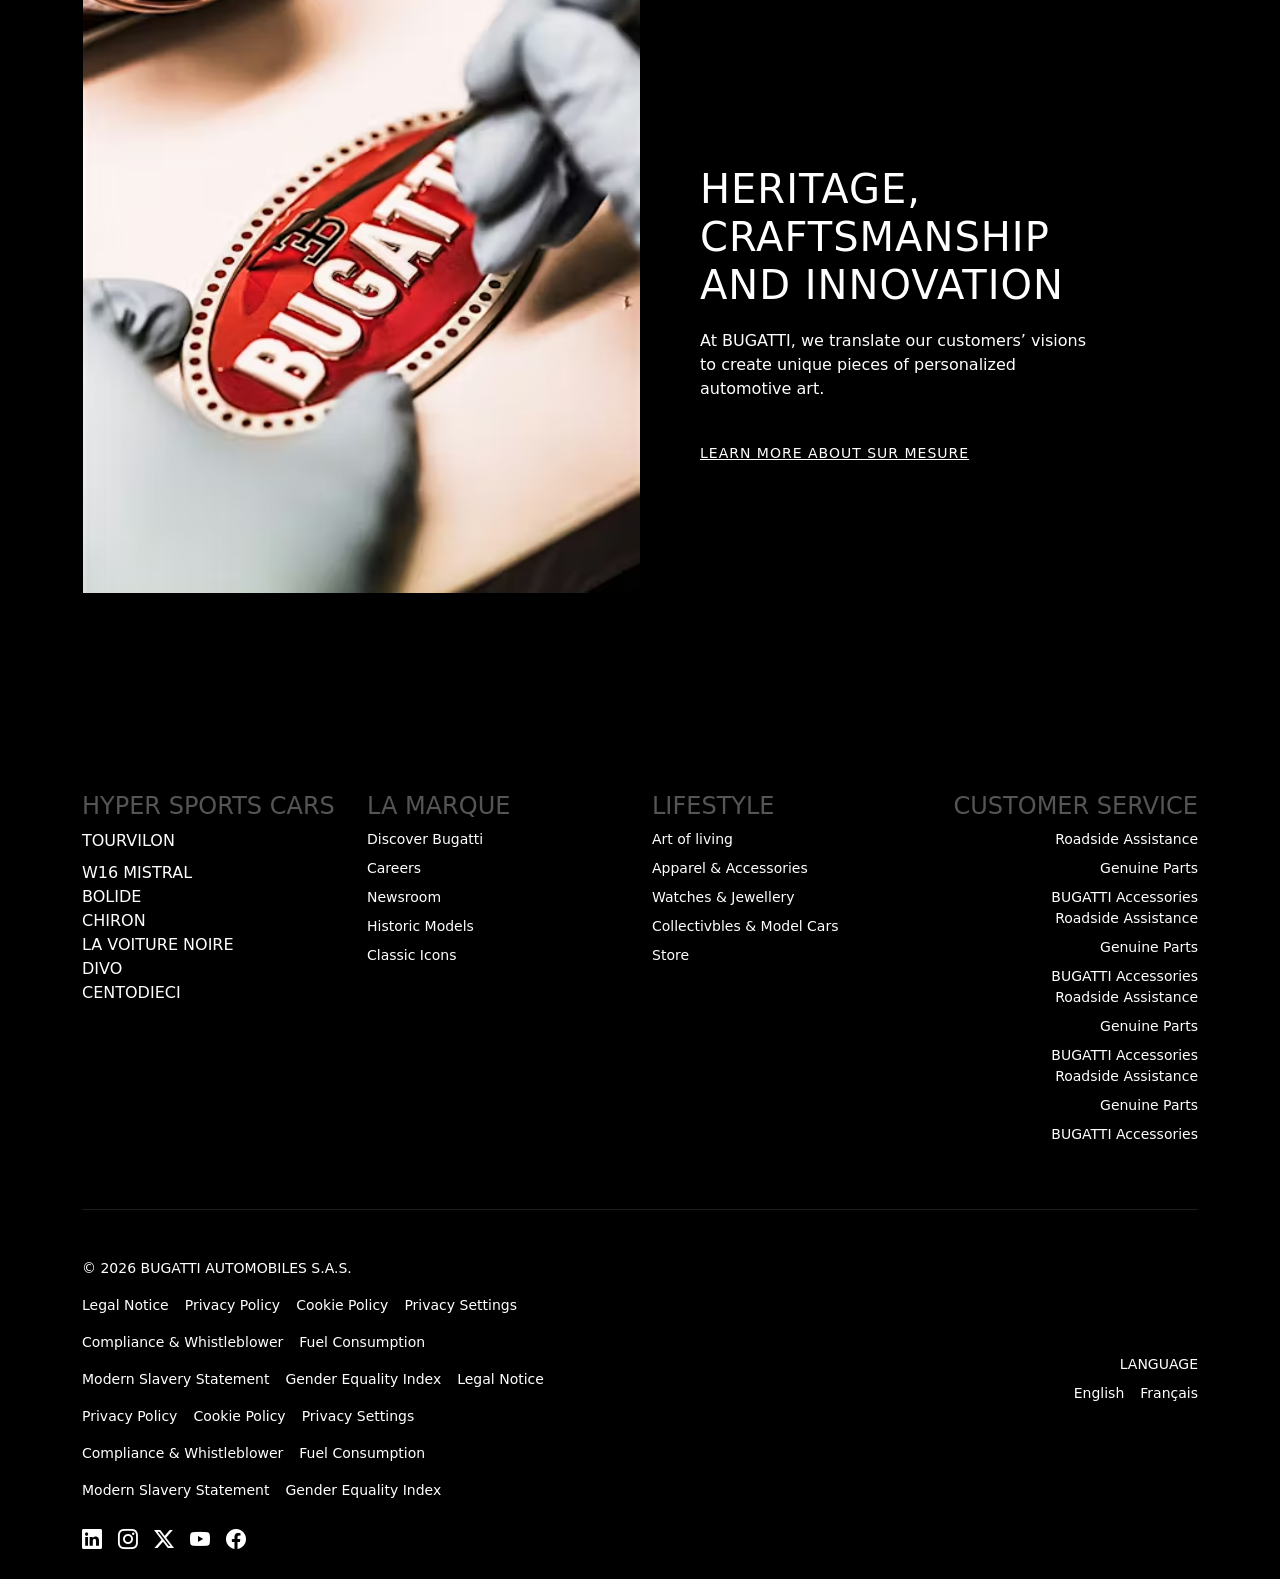
==== commit 3e3924f6: "update site title and remove unnececcery sections" ====
--- a/sub-index.html
+++ b/sub-index.html
@@ -3,7 +3,7 @@
 
 <head>
     <meta charset="UTF-8">
-    <title>Hero Video</title>
+    <title>Bugatti Clone Demo</title>
     <meta name="viewport" content="width=device-width, initial-scale=1">
     <link rel="stylesheet" href="style.css">
 
@@ -127,7 +127,7 @@
         <!-- Video -->
         <video autoplay muted loop playsinline
             class="position-absolute top-50 start-50 translate-middle min-vw-100 min-vh-100 object-fit-cover">
-            <source src="content/second-page videos/secound page hero bg video.mp4" type="video/mp4">
+            <source src="content/second-page videos/button.mp4" type="video/mp4">
         </video>
 
         <!-- section overlay -->
@@ -140,10 +140,6 @@
             <h1 class="display-3 fw-semibold">La Maison Bugatti</h1>
             <p class="text-uppercase small mt-3">BUGATTI’s first big triumph at the Grand Prix de la Sarthe in Le Mans came in 1920 with the Type 13 Brescia. With a relatively small, but high-torque four-cylinder engine, 16 valves and comparatively low weight, it beat a field of more powerful, but heavier competitors. The Brescia introduced the power to weight ratio that has remained a key criterion in motorsports right up to the present day.</p>
             <p></p>
-
-            <a href="#" class="btn btn-outline-light rounded-pill px-4 py-2 mt-4">
-                Witness The Legend
-            </a>
 
         </div>
 
--- a/style.css
+++ b/style.css
@@ -120,7 +120,7 @@
 
 .custom-link {
     color: #ffffff; /* White link */
-    text-decoration: none;
+    text-decoration: underline;
     border-bottom: 1px solid #000000;
     padding-bottom: 5px;
     font-size: 14px;
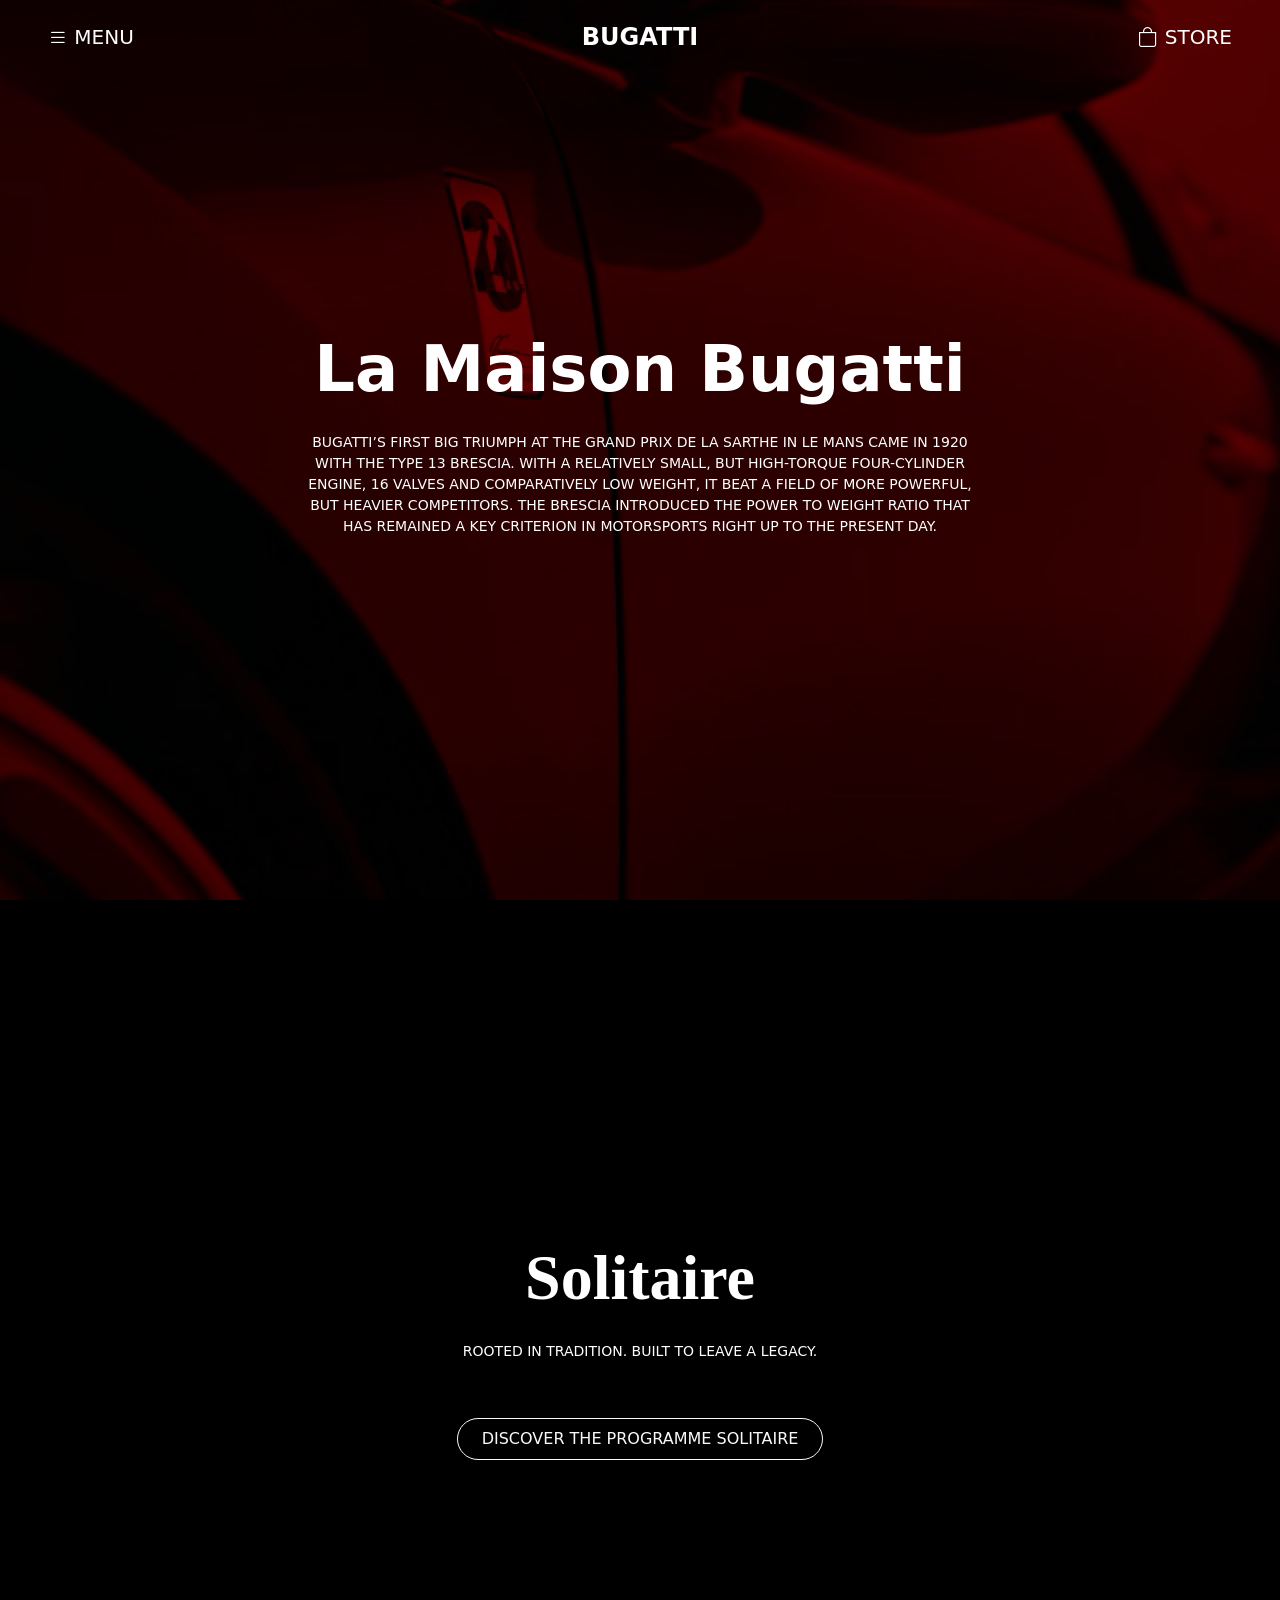
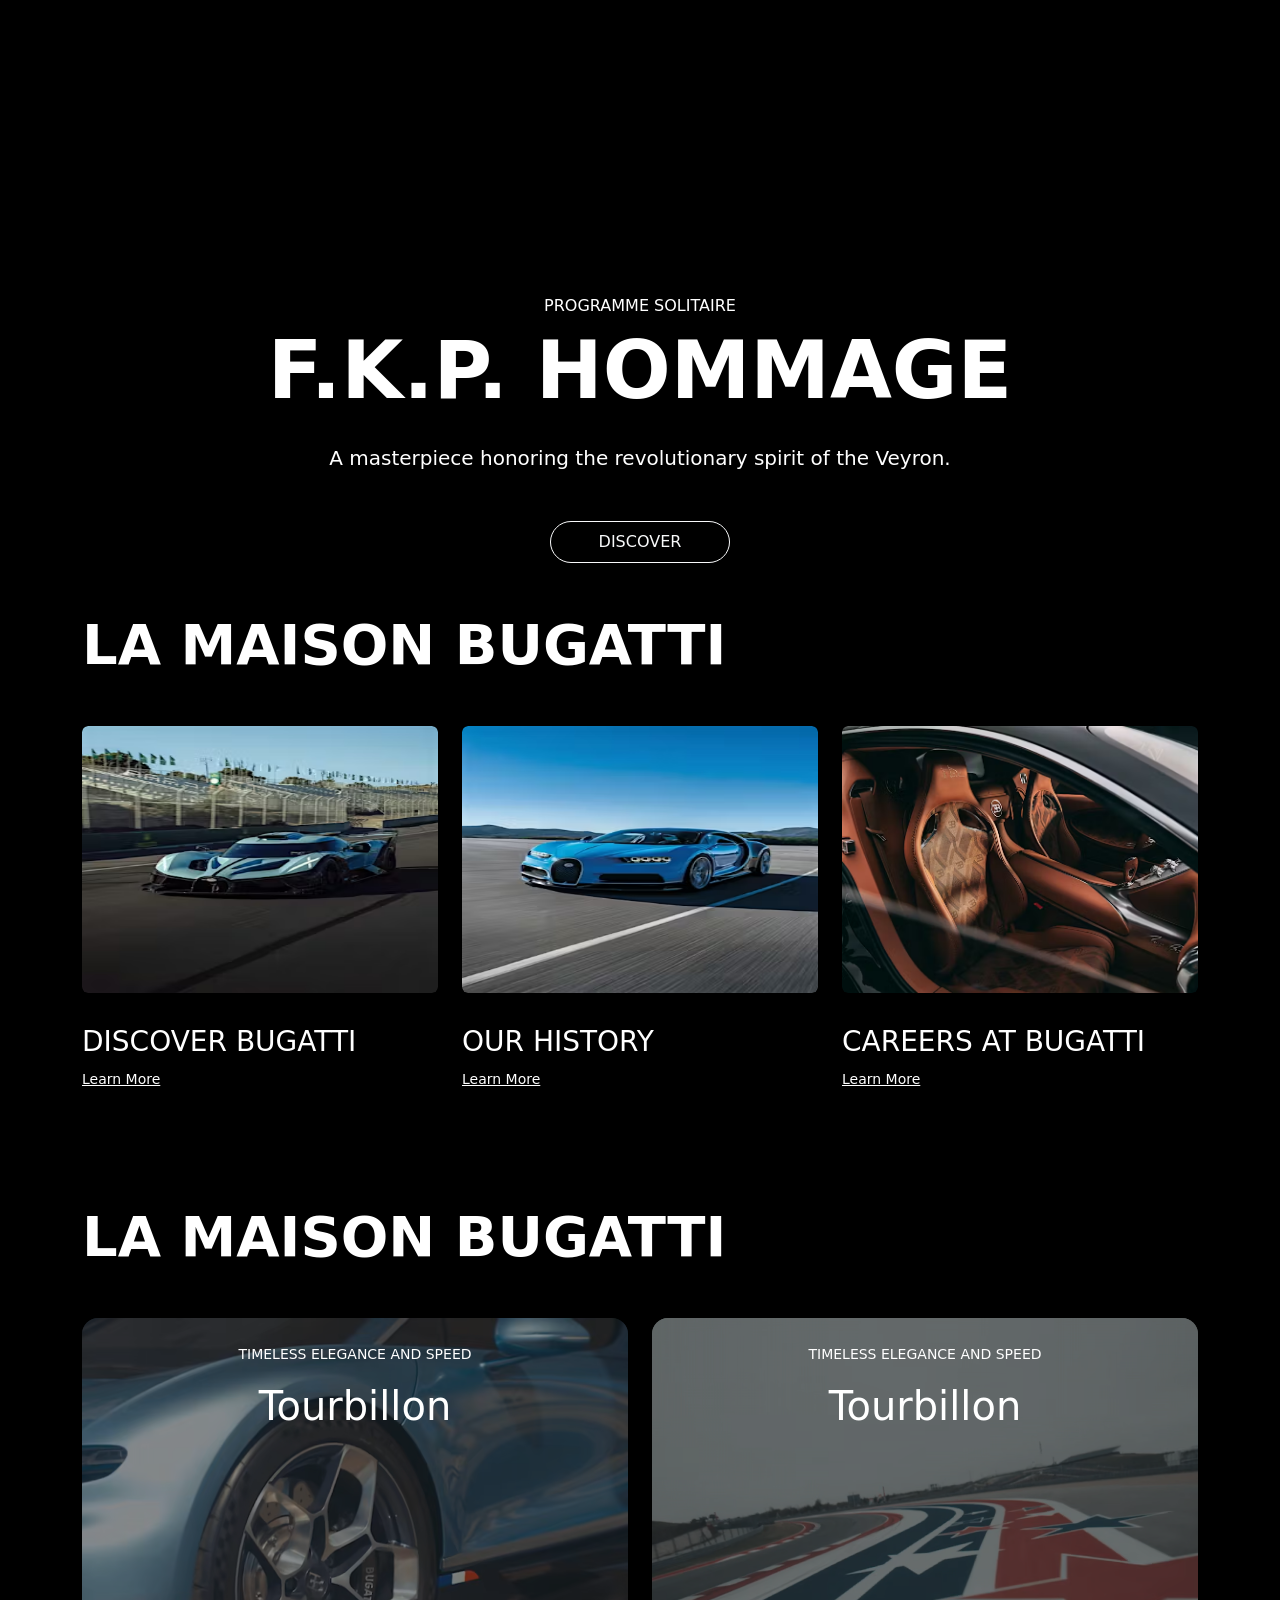
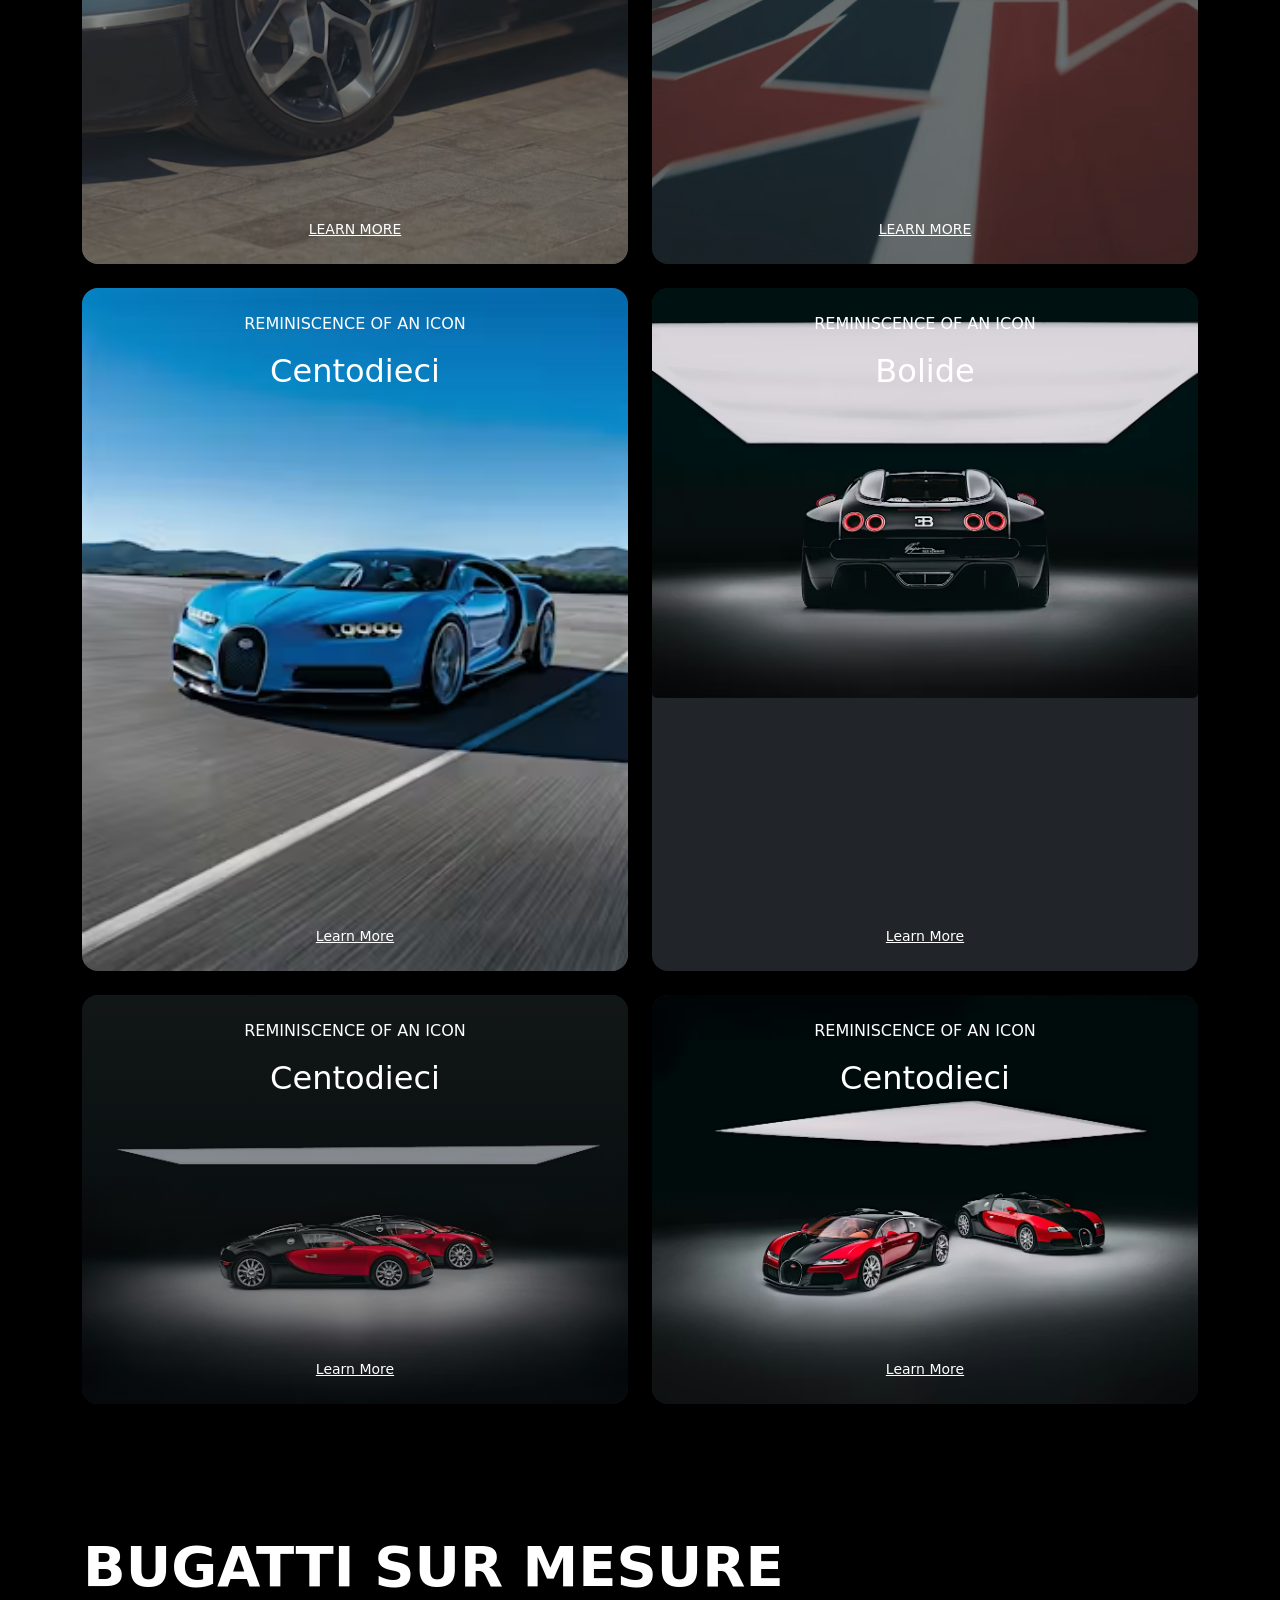
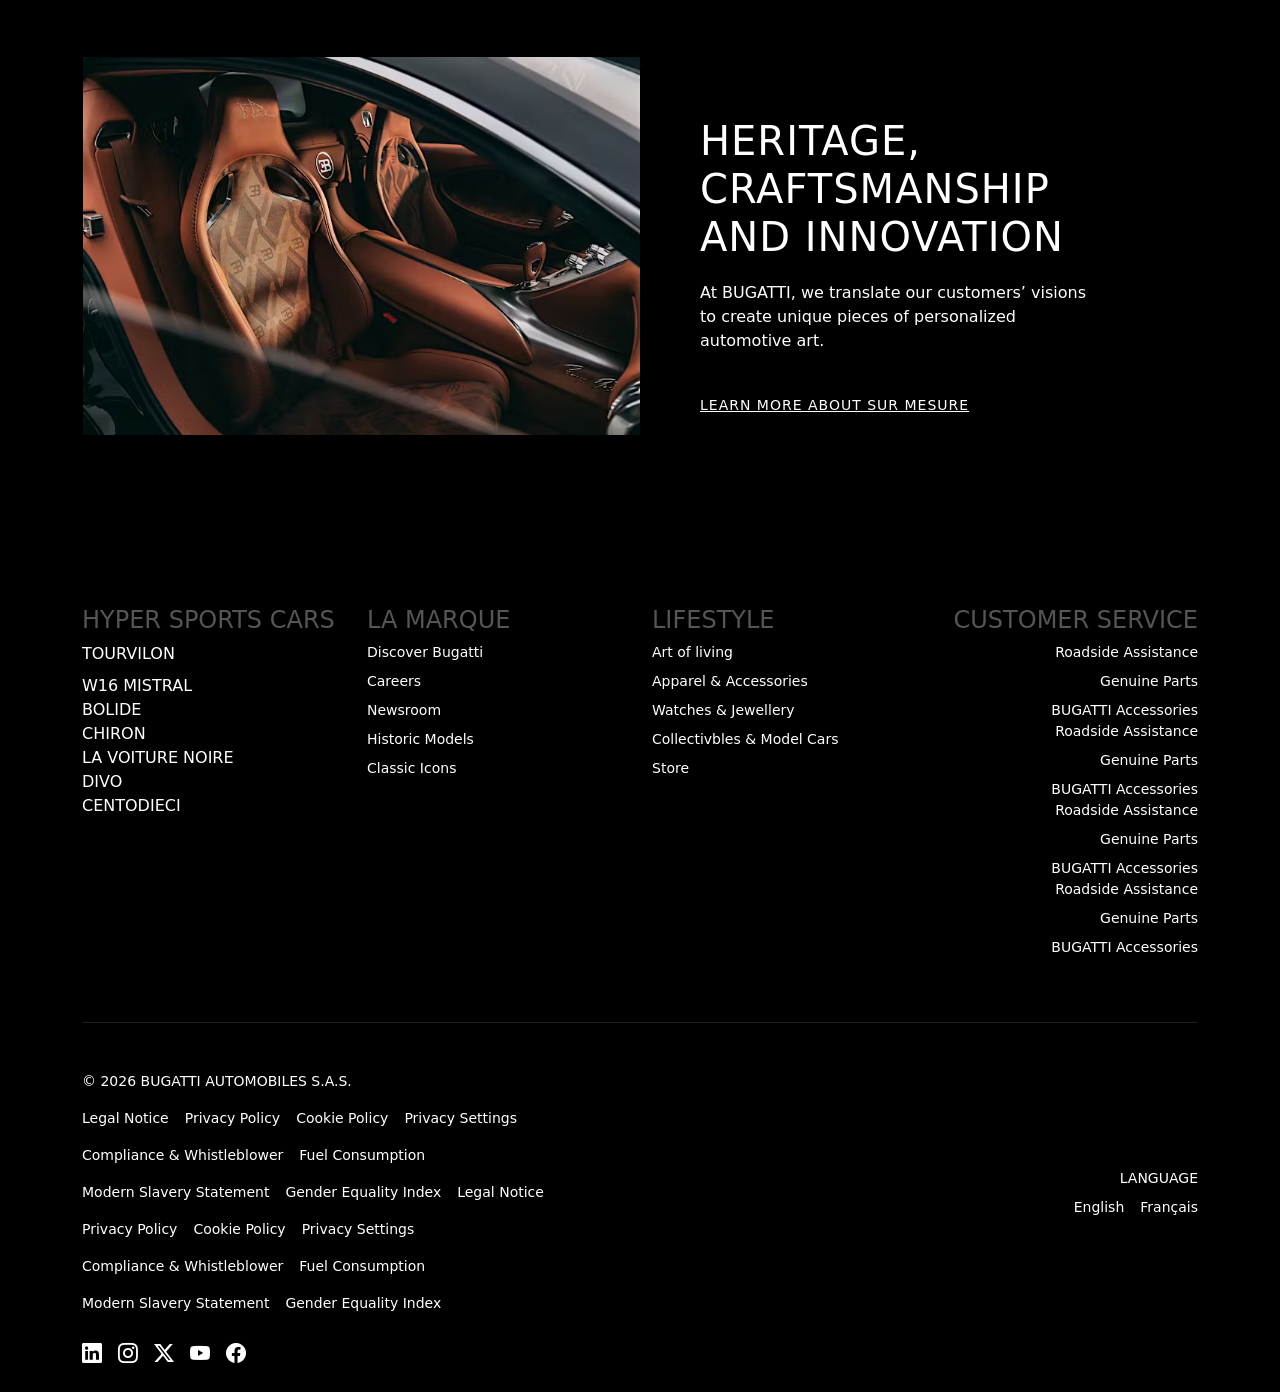
==== commit 4ba84035: "update section" ====
--- a/sub-index.html
+++ b/sub-index.html
@@ -138,7 +138,7 @@
               justify-content-center align-items-center text-center text-white">
 
             <h1 class="display-3 fw-semibold">La Maison Bugatti</h1>
-            <p class="text-uppercase small mt-3">BUGATTI’s first big triumph at the Grand Prix de la Sarthe in Le Mans came in 1920 with the Type 13 Brescia. With a relatively small, but high-torque four-cylinder engine, 16 valves and comparatively low weight, it beat a field of more powerful, but heavier competitors. The Brescia introduced the power to weight ratio that has remained a key criterion in motorsports right up to the present day.</p>
+            <p class="text-uppercase small mt-3 " style="width: 60%; justify-content: center; align-items: center;">BUGATTI’s first big triumph at the Grand Prix de la Sarthe in Le Mans came in 1920 with the Type 13 Brescia. With a relatively small, but high-torque four-cylinder engine, 16 valves and comparatively low weight, it beat a field of more powerful, but heavier competitors. The Brescia introduced the power to weight ratio that has remained a key criterion in motorsports right up to the present day.</p>
             <p></p>
 
         </div>
@@ -152,7 +152,7 @@
         <!-- Video -->
         <video autoplay muted loop playsinline
             class="position-absolute top-50 start-50 translate-middle min-vw-100 min-vh-100 object-fit-cover">
-            <source src="content/Hero Videos/secend-hero-video.mp4" type="video/mp4">
+            <source src="content/second-page videos/bugatti_chiron_360_16x9_v01-output.mp4" type="video/mp4">
         </video>
 
 
@@ -173,6 +173,16 @@
         </div>
 
     </div>
+    <section class="hero-section d-flex align-items-center mt-5 justify-content-center text-center">
+        <div class="overlay">
+        <div class="hero-content text-white" data-aos="fade-up">
+            <h6 class="text-uppercase ls-3 mt-5">Programme Solitaire</h6>
+            <h1 class="display-1 fw-bold mb-4">F.K.P. HOMMAGE</h1>
+            <p class="lead mb-5">A masterpiece honoring the revolutionary spirit of the Veyron.</p>
+            <a href="#discover" class="btn btn-outline-light px-5 py-2 rounded-pill">DISCOVER</a>
+        </div>
+        </div>
+    </section>
 
 
     <!-- features card section -->
@@ -196,7 +206,7 @@
                     <div class="card bg-black text-white border-0 h-100">
                         <div class="ratio ratio-4x3 rounded overflow-hidden">
 
-                            <img src="content/image/01 card image BUGATTI_Type 35 Making of a Champion_edit.avif"
+                            <img src="content/image/bugatti-bolide-card.avif"
                                 class="card-img-top rounded" alt="Discover">
                         </div>
 
@@ -218,7 +228,7 @@
 
                         <div class="ratio ratio-4x3 rounded overflow-hidden">
 
-                            <img src="content/image/Card image02 BUGATTI-Car-Gathering.avif"
+                            <img src="content/image/bugatti-chiron-card-02.avif"
                                 class="card-img-top rounded" alt="Discover">
                         </div>
 
@@ -240,7 +250,7 @@
 
                         <div class="ratio ratio-4x3 rounded overflow-hidden">
 
-                            <img src="content/image/AB105132_Crop.avif" class="card-img-top rounded" alt="Discover">
+                            <img src="content/second-page videos/third carousel1.avif" class="card-img-top rounded" alt="Discover">
                         </div>
 
                         <div class="card-body px-0">
@@ -350,7 +360,7 @@
             <!-- CARD 4 -->
             <div class="col-md-6 d-flex">
                 <div class="card bg-dark text-white border-0 rounded-4 overflow-hidden h-100 w-100">
-                    <img src="content/image/bugatti-bolide-card.avif" class="card-img object-fit-cover" alt="">
+                    <img src="content/second-page videos/02 carousel image3.avif" class="card-img object-fit-cover" alt="">
                     <div class="card-img-overlay d-flex flex-column justify-content-between text-center p-4">
                         <div>
                             <a class="text-decoration-none text-uppercase text-white" href="#">
@@ -367,14 +377,15 @@
             </div>
 
 
+          
             <!-- CARD 5 -->
             <div class="col-md-6 d-flex">
                 <div class="card bg-dark text-white border-0 rounded-4 overflow-hidden h-100 w-100 position-relative">
 
-                    <img src="content/image/bugatti-centodieci-card (1).avif" class="card-img object-fit-cover" alt="">
+                    <img src="content/second-page videos/secound carousel2.avif" class="card-img object-fit-cover" alt="">
 
                     <!-- DARK OVERLAY -->
-                    <div class="dark-overlay"></div>
+                    <div class="dark-overlay">
 
                     <div class="card-img-overlay d-flex flex-column justify-content-between text-center p-4">
                         <div>
@@ -388,13 +399,15 @@
                             Learn More
                         </a>
                     </div>
-
-                </div>
-            </div>
-            <!-- CARD 6 -->
+                    </div>
+
+                </div>
+            </div>
+
+            <!-- card-6 -->
             <div class="col-md-6 d-flex">
                 <div class="card bg-dark text-white border-0 rounded-4 overflow-hidden h-100 w-100">
-                    <img src="content/image/bugatti-bolide-card.avif" class="card-img object-fit-cover" alt="">
+                    <img src="content/second-page videos/02 carousel image4.avif" class="card-img object-fit-cover" alt="">
                     <div class="card-img-overlay d-flex flex-column justify-content-between text-center p-4">
                         <div>
                             <a class="text-decoration-none text-uppercase text-white" href="#">
@@ -425,7 +438,7 @@
                     <!-- Image Column -->
                     <div class="col-md-6">
                         <div class="image-wrapper">
-                            <img src="content/image/04_bugatti_chiron_macaron.avif" alt="Bugatti Image">
+                            <img src="content/second-page videos/third carousel1.avif" alt="Bugatti Image">
                         </div>
                     </div>
 
--- a/style.css
+++ b/style.css
@@ -37,8 +37,8 @@
     position: absolute;
     inset: 0;
     background: linear-gradient(to bottom,
-            rgb(34, 33, 33),
-            rgb(0, 0, 0));
+            rgba(34, 33, 33, 0.508),
+            rgba(0, 0, 0, 0.156));
     z-index: 1;
 }
 
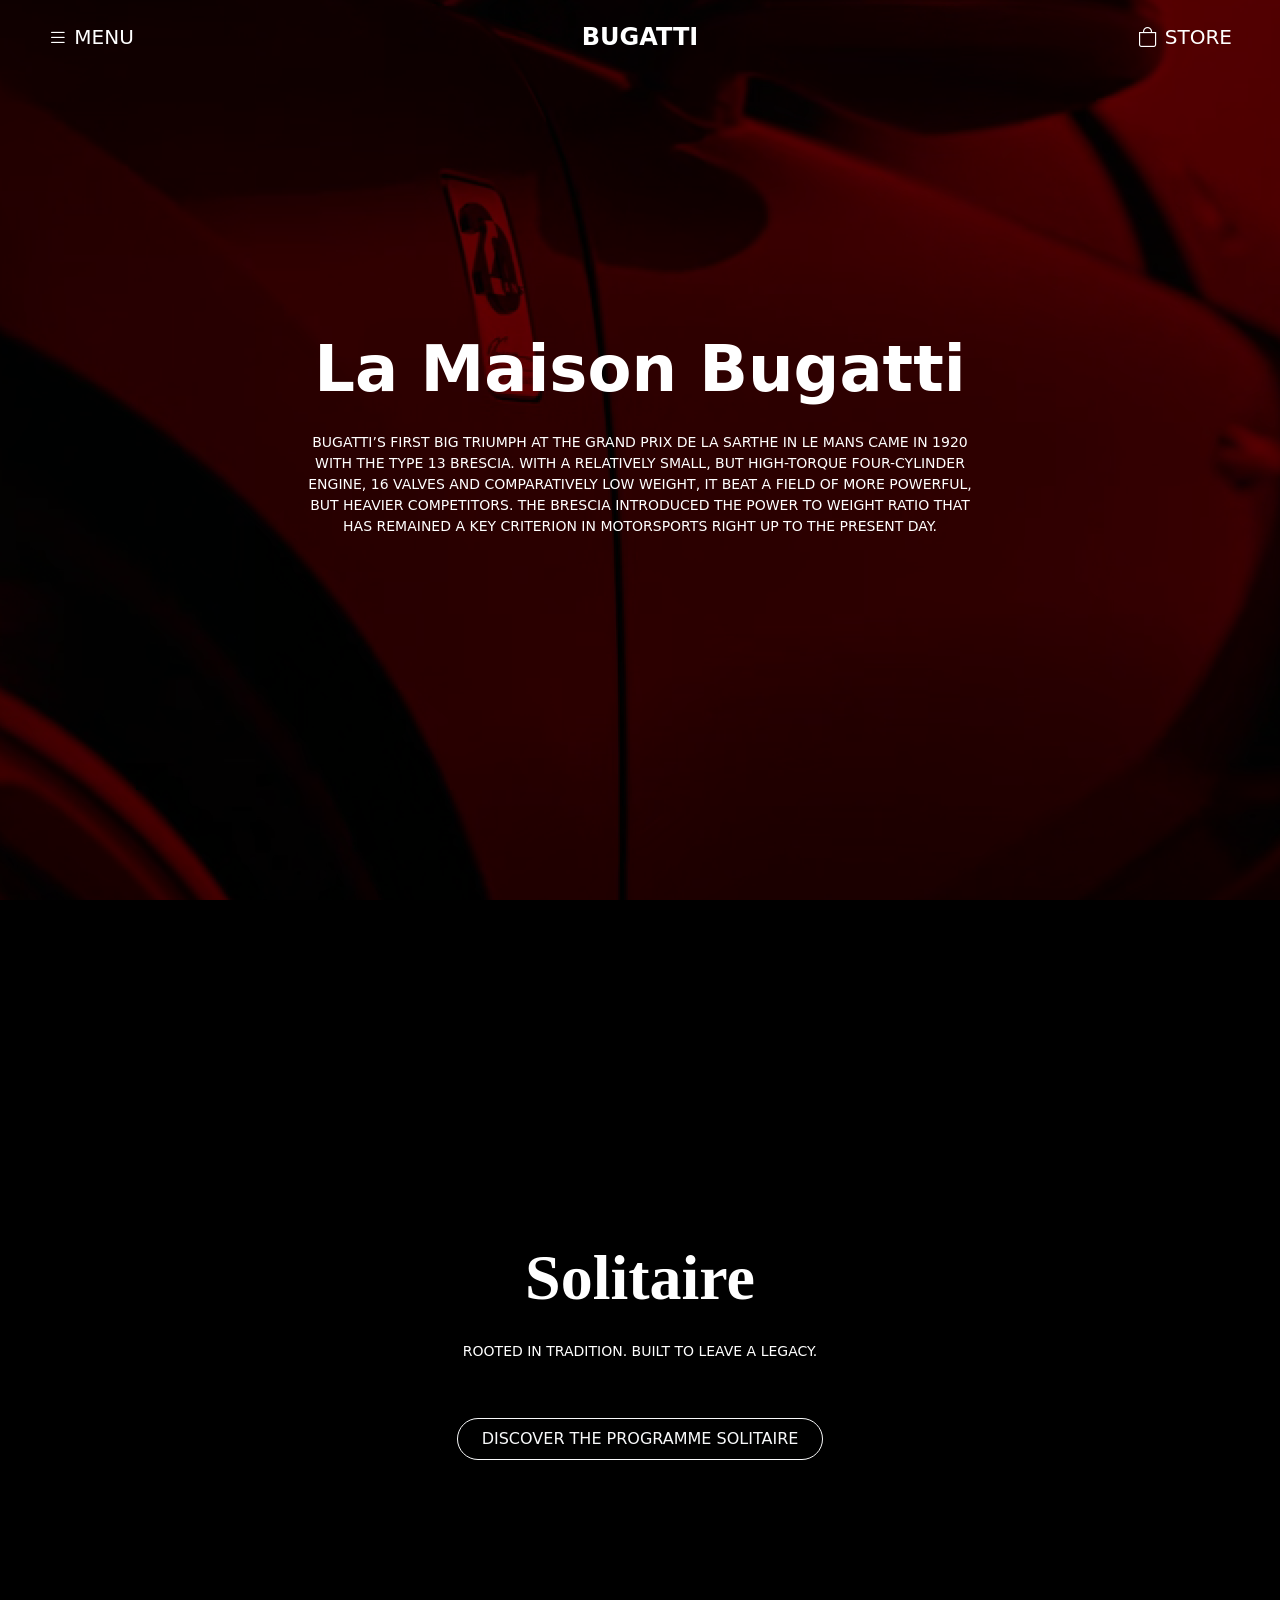
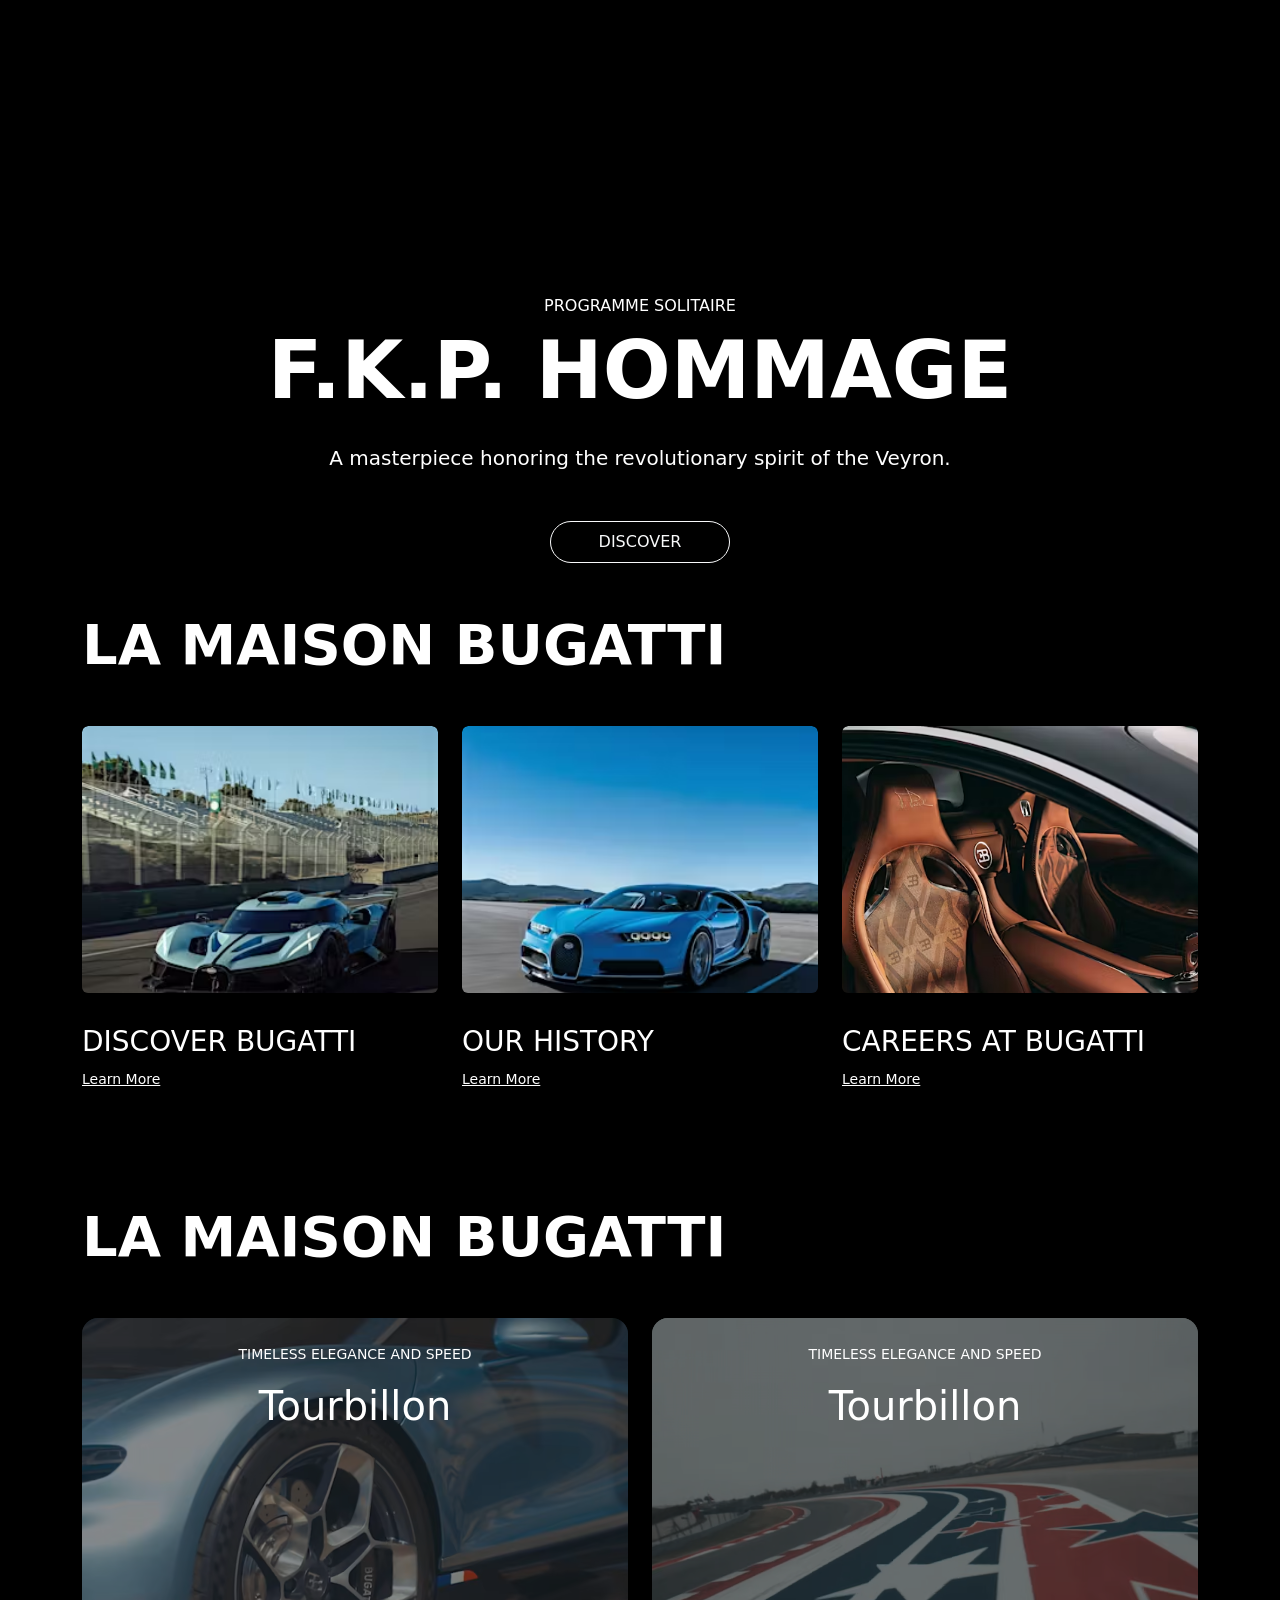
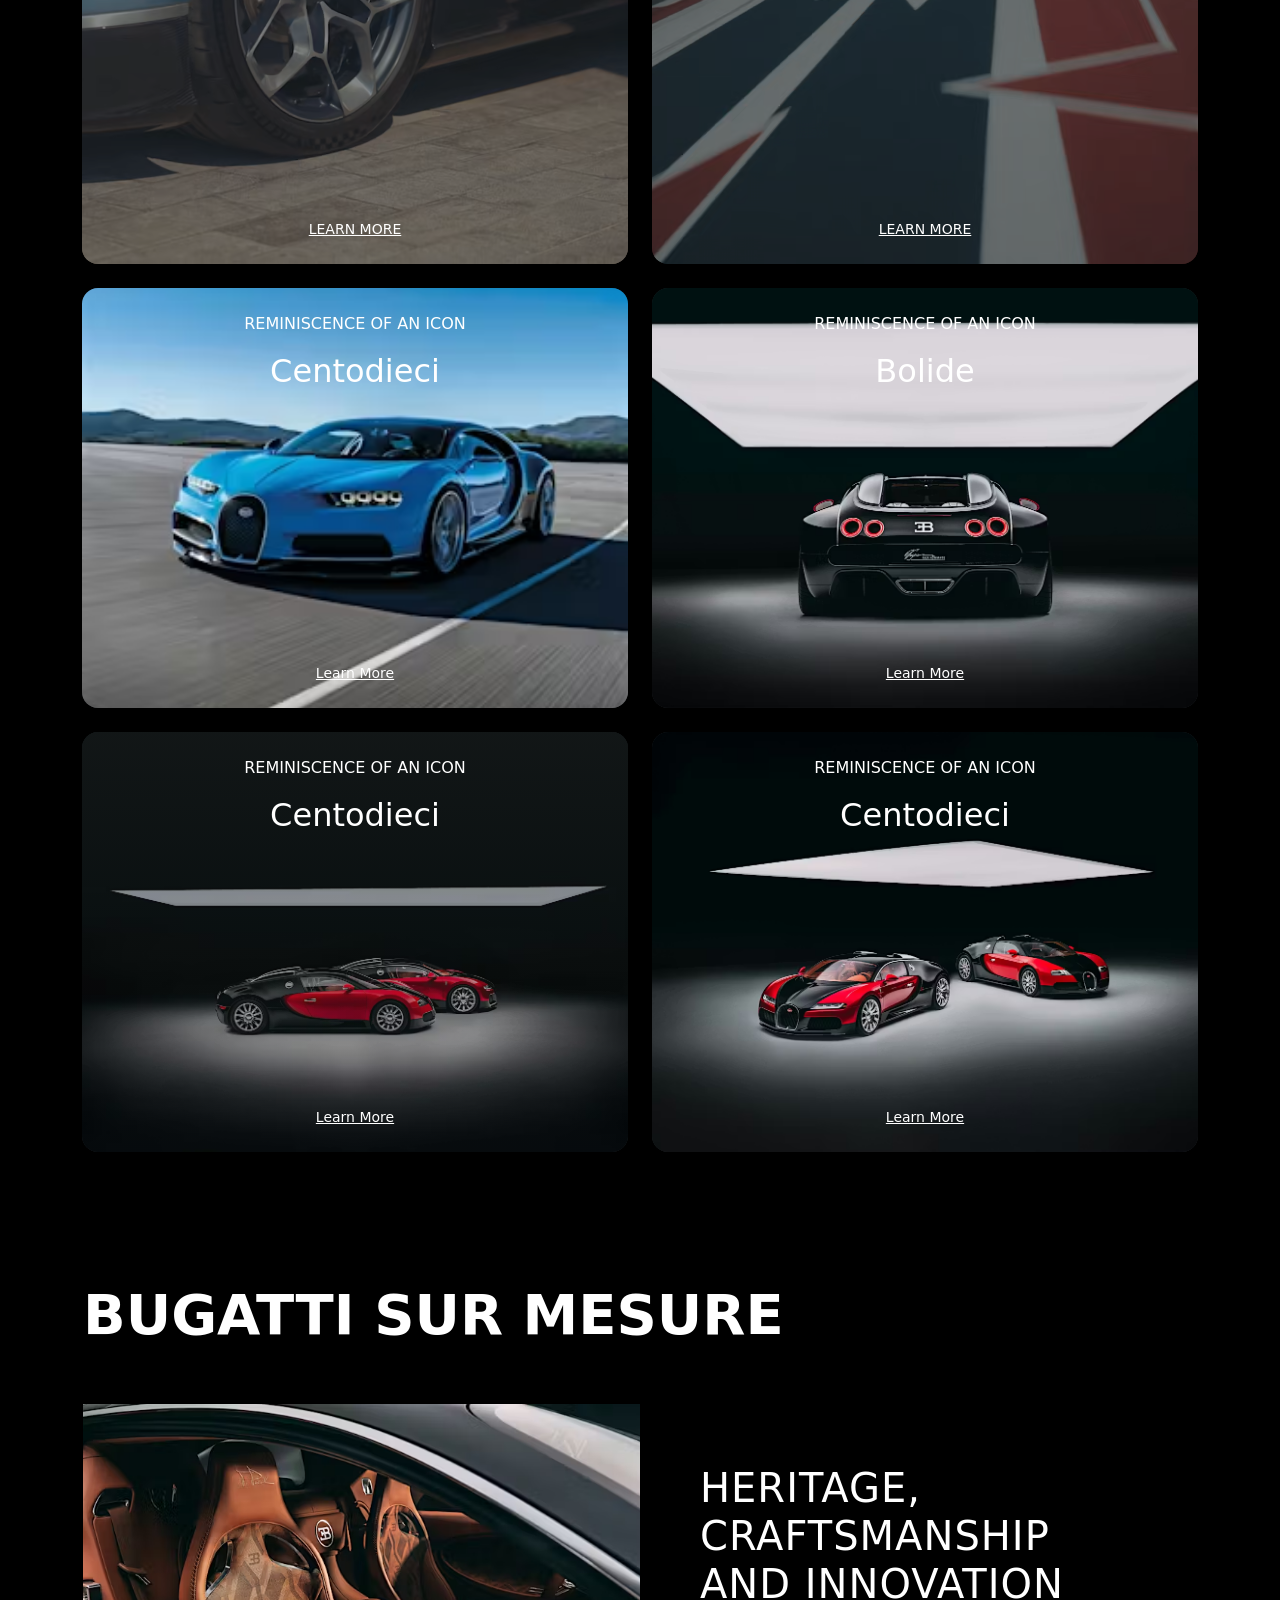
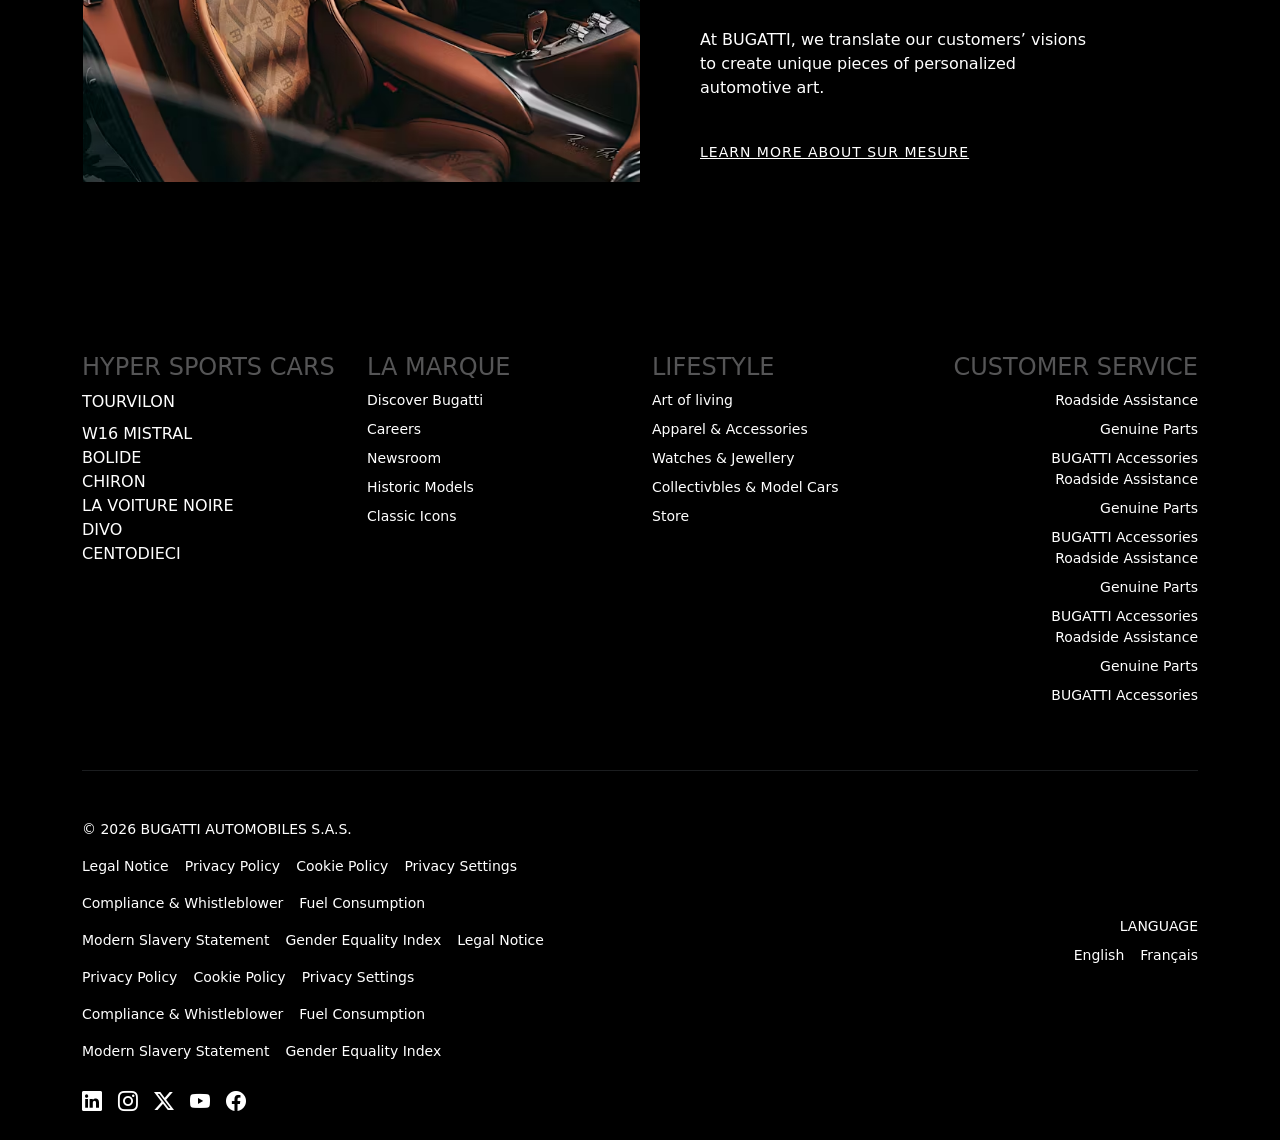
==== commit c121e90e: "social media frame adding this site" ====
--- a/sub-index.html
+++ b/sub-index.html
@@ -1,598 +1,869 @@
-<!DOCTYPE html>
+<!doctype html>
 <html lang="en">
-
-<head>
-    <meta charset="UTF-8">
+  <head>
+    <meta charset="UTF-8" />
     <title>Bugatti Clone Demo</title>
-    <meta name="viewport" content="width=device-width, initial-scale=1">
-    <link rel="stylesheet" href="style.css">
+    <meta name="viewport" content="width=device-width, initial-scale=1" />
+    <link rel="stylesheet" href="style.css" />
 
     <!-- Bootstrap 5 CSS -->
-    <link href="https://cdn.jsdelivr.net/npm/bootstrap@5.3.2/dist/css/bootstrap.min.css" rel="stylesheet">
-    <link rel="stylesheet" href="https://cdn.jsdelivr.net/npm/bootstrap-icons@1.13.1/font/bootstrap-icons.min.css">
-</head>
-
-<body style="background-color: #000000;">
-
+    <link
+      href="https://cdn.jsdelivr.net/npm/bootstrap@5.3.2/dist/css/bootstrap.min.css"
+      rel="stylesheet"
+    />
+    <link
+      rel="stylesheet"
+      href="https://cdn.jsdelivr.net/npm/bootstrap-icons@1.13.1/font/bootstrap-icons.min.css"
+    />
+  </head>
+
+  <body style="background-color: #000000">
     <!-- Navbar -->
 
-
-    <nav class="navbar navbar-dark bg-transparent position-absolute top-0 start-0 w-100 z-3 px-4 py-3">
-
-        <div class="container-fluid d-flex align-items-center justify-content-between">
-
-
-            <div>
-                <button class="btn btn-outline text-white fs-5" data-bs-toggle="offcanvas" data-bs-target="#luxuryMenu">
-                    <i class="bi bi-list"></i> MENU
-                </button>
-            </div>
-
-            <!-- ofcanvas menu button elements -->
-
-            <div class="offcanvas offcanvas-start w-100" tabindex="-1" id="luxuryMenu">
-
-                <div class="offcanvas-header">
-                    <h5 class="offcanvas-title"></h5>
-                    <button type="button" class="btn-close" data-bs-dismiss="offcanvas"></button>
+    <nav
+      class="navbar navbar-dark bg-transparent position-absolute top-0 start-0 w-100 z-3 px-4 py-3"
+    >
+      <div
+        class="container-fluid d-flex align-items-center justify-content-between"
+      >
+        <div>
+          <button
+            class="btn btn-outline text-white fs-5"
+            data-bs-toggle="offcanvas"
+            data-bs-target="#luxuryMenu"
+          >
+            <i class="bi bi-list"></i> MENU
+          </button>
+        </div>
+
+        <!-- ofcanvas menu button elements -->
+
+        <div
+          class="offcanvas offcanvas-start w-100"
+          tabindex="-1"
+          id="luxuryMenu"
+        >
+          <div class="offcanvas-header">
+            <h5 class="offcanvas-title"></h5>
+            <button
+              type="button"
+              class="btn-close"
+              data-bs-dismiss="offcanvas"
+            ></button>
+          </div>
+
+          <div class="offcanvas-body p-0">
+            <div class="container-fluid">
+              <div class="row vh-100">
+                <!-- LEFT SIDE -->
+                <div class="col-lg-4 bg-light p-5">
+                  <small class="text-muted text-uppercase"
+                    >Hyper Sports Cars</small
+                  >
+                  <div class="mt-3">
+                    <a
+                      href="#"
+                      class="d-block fs-5 text-dark text-decoration-none mb-2"
+                    >
+                      Current Models
+                    </a>
+                    <a
+                      href="#"
+                      class="d-block fs-5 text-dark text-decoration-none mb-2"
+                    >
+                      Contemporary Models
+                    </a>
+                    <a
+                      href="#"
+                      class="d-block fs-5 text-dark text-decoration-none"
+                    >
+                      Classic Icons
+                    </a>
+                  </div>
+
+                  <small class="text-muted text-uppercase mt-5 d-block">
+                    La Marque
+                  </small>
+                  <div class="mt-3">
+                    <a
+                      href="#"
+                      class="d-block fs-5 text-dark text-decoration-none mb-2"
+                    >
+                      Company
+                    </a>
+                    <a
+                      href="#"
+                      class="d-block fs-5 text-dark text-decoration-none mb-2"
+                    >
+                      Careers
+                    </a>
+                    <a
+                      href="#"
+                      class="d-block fs-5 text-dark text-decoration-none"
+                    >
+                      Newsroom
+                    </a>
+                  </div>
                 </div>
 
-                <div class="offcanvas-body p-0">
-                    <div class="container-fluid">
-                        <div class="row vh-100">
-
-                            <!-- LEFT SIDE -->
-                            <div class="col-lg-4 bg-light p-5">
-
-                                <small class="text-muted text-uppercase">Hyper Sports Cars</small>
-                                <div class="mt-3">
-                                    <a href="#" class="d-block fs-5 text-dark text-decoration-none mb-2">
-                                        Current Models
-                                    </a>
-                                    <a href="#" class="d-block fs-5 text-dark text-decoration-none mb-2">
-                                        Contemporary Models
-                                    </a>
-                                    <a href="#" class="d-block fs-5 text-dark text-decoration-none">
-                                        Classic Icons
-                                    </a>
-                                </div>
-
-                                <small class="text-muted text-uppercase mt-5 d-block">
-                                    La Marque
-                                </small>
-                                <div class="mt-3">
-                                    <a href="#" class="d-block fs-5 text-dark text-decoration-none mb-2">
-                                        Company
-                                    </a>
-                                    <a href="#" class="d-block fs-5 text-dark text-decoration-none mb-2">
-                                        Careers
-                                    </a>
-                                    <a href="#" class="d-block fs-5 text-dark text-decoration-none">
-                                        Newsroom
-                                    </a>
-                                </div>
-
-                            </div>
-
-                            <!-- RIGHT SIDE -->
-                            <div class="col-lg-7 p-5 bg-dark text-white">
-
-                                <div class="card bg-dark text-white border-0 mb-4">
-                                    <img src="https://images.unsplash.com/photo-1614200179396-2bdb77ebf81b"
-                                        class="card-img" alt="Car">
-                                    <div class="card-img-overlay d-flex align-items-end">
-                                        <h2 class="fw-light">TOURBILLON</h2>
-                                    </div>
-                                </div>
-
-                                <div class="card bg-dark text-white border-0">
-                                    <img src="https://images.unsplash.com/photo-1603584173870-7f23fdae1b7a"
-                                        class="card-img" alt="Car">
-                                    <div class="card-img-overlay d-flex align-items-end">
-                                        <h2 class="fw-light">W16 MISTRAL</h2>
-                                    </div>
-                                </div>
-
-                            </div>
-
-                        </div>
+                <!-- RIGHT SIDE -->
+                <div class="col-lg-7 p-5 bg-dark text-white">
+                  <div class="card bg-dark text-white border-0 mb-4">
+                    <img
+                      src="https://images.unsplash.com/photo-1614200179396-2bdb77ebf81b"
+                      class="card-img"
+                      alt="Car"
+                    />
+                    <div class="card-img-overlay d-flex align-items-end">
+                      <h2 class="fw-light">TOURBILLON</h2>
                     </div>
+                  </div>
+
+                  <div class="card bg-dark text-white border-0">
+                    <img
+                      src="https://images.unsplash.com/photo-1603584173870-7f23fdae1b7a"
+                      class="card-img"
+                      alt="Car"
+                    />
+                    <div class="card-img-overlay d-flex align-items-end">
+                      <h2 class="fw-light">W16 MISTRAL</h2>
+                    </div>
+                  </div>
                 </div>
-            </div>
-
-
-            <div class="position-absolute start-50 translate-middle-x">
-                <a class="navbar-brand text-white fw-bold fs-4 m-0" href="index.html">
-                    BUGATTI
+              </div>
+            </div>
+          </div>
+        </div>
+
+        <div class="position-absolute start-50 translate-middle-x">
+          <a class="navbar-brand text-white fw-bold fs-4 m-0" href="index.html">
+            BUGATTI
+          </a>
+        </div>
+
+        <div>
+          <button class="btn btn-outline text-white text-uppercase fs-5">
+            <i class="bi bi-bag"></i> Store
+          </button>
+        </div>
+      </div>
+    </nav>
+
+    <!-- Hero Section -->
+    <div class="position-relative vh-100 overflow-hidden">
+      <!-- Video -->
+      <video
+        autoplay
+        muted
+        loop
+        playsinline
+        class="position-absolute top-50 start-50 translate-middle min-vw-100 min-vh-100 object-fit-cover"
+      >
+        <source src="content/second-page videos/button.mp4" type="video/mp4" />
+      </video>
+
+      <!-- section overlay -->
+      <div
+        class="position-absolute top-0 start-0 w-100 h-100"
+        style="background-color: rgba(0, 0, 0, 0.579)"
+      ></div>
+
+      <!-- Content -->
+      <div
+        class="container position-relative z-2 h-100 d-flex flex-column justify-content-center align-items-center text-center text-white"
+      >
+        <h1 class="display-3 fw-semibold">La Maison Bugatti</h1>
+        <p
+          class="text-uppercase small mt-3"
+          style="width: 60%; justify-content: center; align-items: center"
+        >
+          BUGATTI’s first big triumph at the Grand Prix de la Sarthe in Le Mans
+          came in 1920 with the Type 13 Brescia. With a relatively small, but
+          high-torque four-cylinder engine, 16 valves and comparatively low
+          weight, it beat a field of more powerful, but heavier competitors. The
+          Brescia introduced the power to weight ratio that has remained a key
+          criterion in motorsports right up to the present day.
+        </p>
+        <p></p>
+      </div>
+    </div>
+
+    <!-- second hero section and discover luxury super cars section -->
+
+    <div class="position-relative vh-100 overflow-hidden">
+      <!-- Video -->
+      <video
+        autoplay
+        muted
+        loop
+        playsinline
+        class="position-absolute top-50 start-50 translate-middle min-vw-100 min-vh-100 object-fit-cover"
+      >
+        <source
+          src="content/second-page videos/bugatti_chiron_360_16x9_v01-output.mp4"
+          type="video/mp4"
+        />
+      </video>
+
+      <div
+        class="position-absolute top-0 start-0 w-100 h-100"
+        style="background-color: rgba(0, 0, 0, 0.65)"
+      ></div>
+
+      <!-- Content -->
+      <div
+        class="container position-relative z-2 h-100 d-flex flex-column justify-content-center align-items-center text-center text-white"
+      >
+        <h1 class="display-3 fw-semibold f-romnia20 discover-section">
+          Solitaire
+        </h1>
+        <p class="text-uppercase small mt-3">
+          ROOTED IN TRADITION. BUILT TO LEAVE A LEGACY.
+        </p>
+        <p></p>
+
+        <a href="#" class="btn btn-outline-light rounded-pill px-4 py-2 mt-4">
+          DISCOVER THE PROGRAMME SOLITAIRE
+        </a>
+      </div>
+    </div>
+    <section
+      class="hero-section d-flex align-items-center mt-5 justify-content-center text-center"
+    >
+      <div class="overlay">
+        <div class="hero-content text-white" data-aos="fade-up">
+          <h6 class="text-uppercase ls-3 mt-5">Programme Solitaire</h6>
+          <h1 class="display-1 fw-bold mb-4">F.K.P. HOMMAGE</h1>
+          <p class="lead mb-5">
+            A masterpiece honoring the revolutionary spirit of the Veyron.
+          </p>
+          <a
+            href="#discover"
+            class="btn btn-outline-light px-5 py-2 rounded-pill"
+            >DISCOVER</a
+          >
+        </div>
+      </div>
+    </section>
+
+    <!-- features card section -->
+
+    <section class="bg-black text-white py-5">
+      <div class="container">
+        <!-- Section Title -->
+        <div class="mb-5">
+          <h1 class="display-4 text-uppercase fw-semibold fw-light">
+            La Maison Bugatti
+          </h1>
+        </div>
+
+        <!-- Cards Row -->
+        <div class="row g-4">
+          <!-- Card 1 -->
+          <div class="col-lg-4 col-md-6">
+            <div class="card bg-black text-white border-0 h-100">
+              <div class="ratio ratio-4x3 rounded overflow-hidden">
+                <img
+                  src="content/image/bugatti-bolide-card.avif"
+                  class="card-img-top rounded"
+                  alt="Discover"
+                />
+              </div>
+
+              <div class="card-body px-0">
+                <h3 class="text-uppercase fw-light mt-3">Discover Bugatti</h3>
+                <a href="#" class="text-white text-decoration-underline small">
+                  Learn More
                 </a>
-            </div>
-
-
-            <div>
-                <button class="btn btn-outline text-white text-uppercase fs-5">
-                    <i class="bi bi-bag"></i> Store
-                </button>
-            </div>
-
-        </div>
-
-    </nav>
-
-
-
-
-    <!-- Hero Section -->
-   <div class="position-relative vh-100 overflow-hidden">
-
-        <!-- Video -->
-        <video autoplay muted loop playsinline
-            class="position-absolute top-50 start-50 translate-middle min-vw-100 min-vh-100 object-fit-cover">
-            <source src="content/second-page videos/button.mp4" type="video/mp4">
-        </video>
-
-        <!-- section overlay -->
-        <div class="position-absolute top-0 start-0 w-100 h-100" style="background-color: rgba(0, 0, 0, 0.579);"></div>
-
-        <!-- Content -->
-        <div class="container position-relative z-2 h-100 d-flex flex-column 
-              justify-content-center align-items-center text-center text-white">
-
-            <h1 class="display-3 fw-semibold">La Maison Bugatti</h1>
-            <p class="text-uppercase small mt-3 " style="width: 60%; justify-content: center; align-items: center;">BUGATTI’s first big triumph at the Grand Prix de la Sarthe in Le Mans came in 1920 with the Type 13 Brescia. With a relatively small, but high-torque four-cylinder engine, 16 valves and comparatively low weight, it beat a field of more powerful, but heavier competitors. The Brescia introduced the power to weight ratio that has remained a key criterion in motorsports right up to the present day.</p>
-            <p></p>
-
-        </div>
-
+              </div>
+            </div>
+          </div>
+
+          <!-- Card 2 -->
+          <div class="col-lg-4 col-md-6">
+            <div class="card bg-black text-white border-0 h-100">
+              <div class="ratio ratio-4x3 rounded overflow-hidden">
+                <img
+                  src="content/image/bugatti-chiron-card-02.avif"
+                  class="card-img-top rounded"
+                  alt="Discover"
+                />
+              </div>
+
+              <div class="card-body px-0">
+                <h3 class="text-uppercase fw-light mt-3">Our History</h3>
+                <a href="#" class="text-white text-decoration-underline small">
+                  Learn More
+                </a>
+              </div>
+            </div>
+          </div>
+
+          <!-- Card 3 -->
+          <div class="col-lg-4 col-md-6">
+            <div class="card bg-black text-white border-0 h-100">
+              <div class="ratio ratio-4x3 rounded overflow-hidden">
+                <img
+                  src="content/second-page videos/third carousel1.avif"
+                  class="card-img-top rounded"
+                  alt="Discover"
+                />
+              </div>
+
+              <div class="card-body px-0">
+                <h3 class="text-uppercase fw-light mt-3">Careers at Bugatti</h3>
+                <a href="#" class="text-white text-decoration-underline small">
+                  Learn More
+                </a>
+              </div>
+            </div>
+          </div>
+        </div>
+      </div>
+    </section>
+
+    <!-- cars cards section -->
+
+    <div class="container py-5">
+      <div class="mb-5">
+        <h1 class="display-4 text-uppercase fw-semibold text-white fw-light">
+          La Maison Bugatti
+        </h1>
+      </div>
+
+      <div class="row g-4">
+        <!-- CARD 1 -->
+        <div class="col-md-6 d-flex">
+          <div
+            class="video-card position-relative rounded-4 overflow-hidden w-100"
+          >
+            <!-- Video -->
+            <video
+              autoplay
+              muted
+              loop
+              playsinline
+              class="position-absolute w-100 h-100 object-fit-cover"
+            >
+              <source
+                src="content/Hero Videos/first videos.mp4"
+                type="video/mp4"
+              />
+            </video>
+
+            <!-- Overlay -->
+            <div
+              class="position-absolute top-0 start-0 w-100 h-100 bg-dark opacity-50"
+            ></div>
+
+            <!-- Content -->
+            <div
+              class="position-relative z-2 h-100 d-flex flex-column justify-content-between align-items-center text-center p-4 text-white"
+            >
+              <div>
+                <small class="text-uppercase"
+                  >Timeless Elegance And Speed</small
+                >
+                <h2 class="display-6 fw-light mt-3">Tourbillon</h2>
+              </div>
+
+              <a
+                href="#"
+                class="text-white text-uppercase small text-decoration-underline"
+              >
+                Learn More
+              </a>
+            </div>
+          </div>
+        </div>
+
+        <!-- CARD 2 -->
+        <div class="col-md-6 d-flex">
+          <div
+            class="video-card position-relative rounded-4 overflow-hidden w-100"
+          >
+            <video
+              autoplay
+              muted
+              loop
+              playsinline
+              class="position-absolute w-100 h-100 object-fit-cover"
+            >
+              <source
+                src="content/Hero Videos/2025-model-teaser-videos-bolide_720.mp4"
+                type="video/mp4"
+              />
+            </video>
+
+            <div
+              class="position-absolute top-0 start-0 w-100 h-100 bg-dark opacity-50"
+            ></div>
+
+            <div
+              class="position-relative z-2 h-100 d-flex flex-column justify-content-between align-items-center text-center p-4 text-white"
+            >
+              <div>
+                <small class="text-uppercase"
+                  >Timeless Elegance And Speed</small
+                >
+                <h2 class="display-6 fw-light mt-3">Tourbillon</h2>
+              </div>
+
+              <a
+                href="#"
+                class="text-white text-uppercase small text-decoration-underline"
+              >
+                Learn More
+              </a>
+            </div>
+          </div>
+        </div>
+
+        <!-- CARD 3 -->
+        <div class="col-md-6 d-flex">
+          <div
+            class="card bg-dark text-white border-0 rounded-4 overflow-hidden h-100 w-100"
+          >
+            <img
+              src="content/image/bugatti-chiron-card-02.avif"
+              class="card-img object-fit-cover"
+              alt=""
+            />
+            <div
+              class="card-img-overlay d-flex flex-column justify-content-between text-center p-4"
+            >
+              <div>
+                <a
+                  class="text-decoration-none text-uppercase text-white"
+                  href="#"
+                >
+                  Reminiscence Of An Icon
+                </a>
+                <h2 class="mt-3">Centodieci</h2>
+              </div>
+
+              <a href="#" class="text-white text-decoration-underline small">
+                Learn More
+              </a>
+            </div>
+          </div>
+        </div>
+
+        <!-- CARD 4 -->
+        <div class="col-md-6 d-flex">
+          <div
+            class="card bg-dark text-white border-0 rounded-4 overflow-hidden h-100 w-100"
+          >
+            <img
+              src="content/second-page videos/02 carousel image3.avif"
+              class="card-img object-fit-cover"
+              alt=""
+            />
+            <div
+              class="card-img-overlay d-flex flex-column justify-content-between text-center p-4"
+            >
+              <div>
+                <a
+                  class="text-decoration-none text-uppercase text-white"
+                  href="#"
+                >
+                  Reminiscence Of An Icon
+                </a>
+                <h2 class="mt-3">Bolide</h2>
+              </div>
+
+              <a href="#" class="text-white text-decoration-underline small">
+                Learn More
+              </a>
+            </div>
+          </div>
+        </div>
+
+        <!-- CARD 5 -->
+        <div class="col-md-6 d-flex">
+          <div
+            class="card bg-dark text-white border-0 rounded-4 overflow-hidden h-100 w-100 position-relative"
+          >
+            <img
+              src="content/second-page videos/secound carousel2.avif"
+              class="card-img object-fit-cover"
+              alt=""
+            />
+
+            <!-- DARK OVERLAY -->
+            <div class="dark-overlay">
+              <div
+                class="card-img-overlay d-flex flex-column justify-content-between text-center p-4"
+              >
+                <div>
+                  <a
+                    class="text-decoration-none text-uppercase text-white"
+                    href="#"
+                  >
+                    Reminiscence Of An Icon
+                  </a>
+                  <h2 class="mt-3">Centodieci</h2>
+                </div>
+
+                <a href="#" class="text-white text-decoration-underline small">
+                  Learn More
+                </a>
+              </div>
+            </div>
+          </div>
+        </div>
+
+        <!-- card-6 -->
+        <div class="col-md-6 d-flex">
+          <div
+            class="card bg-dark text-white border-0 rounded-4 overflow-hidden h-100 w-100"
+          >
+            <img
+              src="content/second-page videos/02 carousel image4.avif"
+              class="card-img object-fit-cover"
+              alt=""
+            />
+            <div
+              class="card-img-overlay d-flex flex-column justify-content-between text-center p-4"
+            >
+              <div>
+                <a
+                  class="text-decoration-none text-uppercase text-white"
+                  href="#"
+                >
+                  Reminiscence Of An Icon
+                </a>
+                <h2 class="mt-3">Centodieci</h2>
+              </div>
+
+              <a href="#" class="text-white text-decoration-underline small">
+                Learn More
+              </a>
+            </div>
+          </div>
+        </div>
+      </div>
     </div>
-
-    <!-- second hero section and discover luxury super cars section -->
-
-    <div class="position-relative vh-100 overflow-hidden">
-
-        <!-- Video -->
-        <video autoplay muted loop playsinline
-            class="position-absolute top-50 start-50 translate-middle min-vw-100 min-vh-100 object-fit-cover">
-            <source src="content/second-page videos/bugatti_chiron_360_16x9_v01-output.mp4" type="video/mp4">
-        </video>
-
-
-        <div class="position-absolute top-0 start-0 w-100 h-100" style="background-color: rgba(0, 0, 0, 0.65);"></div>
-
-        <!-- Content -->
-        <div class="container position-relative z-2 h-100 d-flex flex-column 
-              justify-content-center align-items-center text-center text-white">
-
-            <h1 class="display-3 fw-semibold f-romnia20 discover-section">Solitaire</h1>
-            <p class="text-uppercase small mt-3">ROOTED IN TRADITION. BUILT TO LEAVE A LEGACY.</p>
-            <p></p>
-
-            <a href="#" class="btn btn-outline-light rounded-pill px-4 py-2 mt-4">
-                DISCOVER THE PROGRAMME SOLITAIRE
-            </a>
-
-        </div>
-
-    </div>
-    <section class="hero-section d-flex align-items-center mt-5 justify-content-center text-center">
-        <div class="overlay">
-        <div class="hero-content text-white" data-aos="fade-up">
-            <h6 class="text-uppercase ls-3 mt-5">Programme Solitaire</h6>
-            <h1 class="display-1 fw-bold mb-4">F.K.P. HOMMAGE</h1>
-            <p class="lead mb-5">A masterpiece honoring the revolutionary spirit of the Veyron.</p>
-            <a href="#discover" class="btn btn-outline-light px-5 py-2 rounded-pill">DISCOVER</a>
-        </div>
-        </div>
+    <section class="sur-section">
+      <div class="container">
+        <div style="background: rgb(0, 0, 0)" class="card card-custom">
+          <div class="mb-5">
+            <h1
+              class="display-4 text-uppercase fw-semibold text-white fw-light"
+            >
+              BUGATTI Sur Mesure
+            </h1>
+          </div>
+          <div class="row g-0">
+            <!-- Image Column -->
+            <div class="col-md-6">
+              <div class="image-wrapper">
+                <img
+                  src="content/second-page videos/third carousel1.avif"
+                  alt="Bugatti Image"
+                />
+              </div>
+            </div>
+
+            <!-- Content Column -->
+            <div class="col-md-6 d-flex align-items-center">
+              <div class="content-area">
+                <h1>HERITAGE, <br />CRAFTSMANSHIP AND INNOVATION</h1>
+                <p>
+                  At BUGATTI, we translate our customers’ visions to create
+                  unique pieces of personalized automotive art.
+                </p>
+                <a href="#" class="custom-link">LEARN MORE ABOUT SUR MESURE</a>
+              </div>
+            </div>
+          </div>
+        </div>
+      </div>
     </section>
 
-
-    <!-- features card section -->
-
-    <section class="bg-black text-white py-5">
-
-        <div class="container">
-
-            <!-- Section Title -->
-            <div class="mb-5">
-                <h1 class="display-4 text-uppercase fw-semibold fw-light">
-                    La Maison Bugatti
-                </h1>
-            </div>
-
-            <!-- Cards Row -->
-            <div class="row g-4">
-
-                <!-- Card 1 -->
-                <div class="col-lg-4 col-md-6">
-                    <div class="card bg-black text-white border-0 h-100">
-                        <div class="ratio ratio-4x3 rounded overflow-hidden">
-
-                            <img src="content/image/bugatti-bolide-card.avif"
-                                class="card-img-top rounded" alt="Discover">
-                        </div>
-
-                        <div class="card-body px-0">
-                            <h3 class="text-uppercase fw-light mt-3">
-                                Discover Bugatti
-                            </h3>
-                            <a href="#" class="text-white text-decoration-underline small">
-                                Learn More
-                            </a>
-                        </div>
-
-                    </div>
-                </div>
-
-                <!-- Card 2 -->
-                <div class="col-lg-4 col-md-6">
-                    <div class="card bg-black text-white border-0 h-100">
-
-                        <div class="ratio ratio-4x3 rounded overflow-hidden">
-
-                            <img src="content/image/bugatti-chiron-card-02.avif"
-                                class="card-img-top rounded" alt="Discover">
-                        </div>
-
-                        <div class="card-body px-0">
-                            <h3 class="text-uppercase fw-light mt-3">
-                                Our History
-                            </h3>
-                            <a href="#" class="text-white text-decoration-underline small">
-                                Learn More
-                            </a>
-                        </div>
-
-                    </div>
-                </div>
-
-                <!-- Card 3 -->
-                <div class="col-lg-4 col-md-6">
-                    <div class="card bg-black text-white border-0 h-100">
-
-                        <div class="ratio ratio-4x3 rounded overflow-hidden">
-
-                            <img src="content/second-page videos/third carousel1.avif" class="card-img-top rounded" alt="Discover">
-                        </div>
-
-                        <div class="card-body px-0">
-                            <h3 class="text-uppercase fw-light mt-3">
-                                Careers at Bugatti
-                            </h3>
-                            <a href="#" class="text-white text-decoration-underline small">
-                                Learn More
-                            </a>
-                        </div>
-
-                    </div>
-                </div>
-
-            </div>
-
-        </div>
-
-    </section>
-
-    <!-- cars cards section -->
-
-    <div class="container py-5">
-        <div class="mb-5">
-            <h1 class="display-4 text-uppercase fw-semibold text-white fw-light">
-                La Maison Bugatti
-            </h1>
-        </div>
-
-        <div class="row g-4">
-
-            <!-- CARD 1 -->
-            <div class="col-md-6 d-flex">
-                <div class="video-card position-relative rounded-4 overflow-hidden w-100">
-
-                    <!-- Video -->
-                    <video autoplay muted loop playsinline class="position-absolute w-100 h-100 object-fit-cover">
-                        <source src="content/Hero Videos/first videos.mp4" type="video/mp4">
-                    </video>
-
-                    <!-- Overlay -->
-                    <div class="position-absolute top-0 start-0 w-100 h-100 bg-dark opacity-50"></div>
-
-                    <!-- Content -->
-                    <div class="position-relative z-2 h-100 d-flex flex-column 
-                        justify-content-between align-items-center text-center p-4 text-white">
-
-                        <div>
-                            <small class="text-uppercase">Timeless Elegance And Speed</small>
-                            <h2 class="display-6 fw-light mt-3">Tourbillon</h2>
-                        </div>
-
-                        <a href="#" class="text-white text-uppercase small text-decoration-underline">
-                            Learn More
-                        </a>
-                    </div>
-                </div>
-            </div>
-
-
-            <!-- CARD 2 -->
-            <div class="col-md-6 d-flex">
-                <div class="video-card position-relative rounded-4 overflow-hidden w-100">
-
-                    <video autoplay muted loop playsinline class="position-absolute w-100 h-100 object-fit-cover">
-                        <source src="content/Hero Videos/2025-model-teaser-videos-bolide_720.mp4" type="video/mp4">
-                    </video>
-
-                    <div class="position-absolute top-0 start-0 w-100 h-100 bg-dark opacity-50"></div>
-
-                    <div class="position-relative z-2 h-100 d-flex flex-column 
-                        justify-content-between align-items-center text-center p-4 text-white">
-
-                        <div>
-                            <small class="text-uppercase">Timeless Elegance And Speed</small>
-                            <h2 class="display-6 fw-light mt-3">Tourbillon</h2>
-                        </div>
-
-                        <a href="#" class="text-white text-uppercase small text-decoration-underline">
-                            Learn More
-                        </a>
-                    </div>
-                </div>
-            </div>
-
-
-            <!-- CARD 3 -->
-            <div class="col-md-6 d-flex">
-                <div class="card bg-dark text-white border-0 rounded-4 overflow-hidden h-100 w-100">
-                    <img src="content/image/bugatti-chiron-card-02.avif" class="card-img object-fit-cover" alt="">
-                    <div class="card-img-overlay d-flex flex-column justify-content-between text-center p-4">
-                        <div>
-                            <a class="text-decoration-none text-uppercase text-white" href="#">
-                                Reminiscence Of An Icon
-                            </a>
-                            <h2 class="mt-3">Centodieci</h2>
-                        </div>
-
-                        <a href="#" class="text-white text-decoration-underline small">
-                            Learn More
-                        </a>
-                    </div>
-                </div>
-            </div>
-
-
-            <!-- CARD 4 -->
-            <div class="col-md-6 d-flex">
-                <div class="card bg-dark text-white border-0 rounded-4 overflow-hidden h-100 w-100">
-                    <img src="content/second-page videos/02 carousel image3.avif" class="card-img object-fit-cover" alt="">
-                    <div class="card-img-overlay d-flex flex-column justify-content-between text-center p-4">
-                        <div>
-                            <a class="text-decoration-none text-uppercase text-white" href="#">
-                                Reminiscence Of An Icon
-                            </a>
-                            <h2 class="mt-3">Bolide</h2>
-                        </div>
-
-                        <a href="#" class="text-white text-decoration-underline small">
-                            Learn More
-                        </a>
-                    </div>
-                </div>
-            </div>
-
-
-          
-            <!-- CARD 5 -->
-            <div class="col-md-6 d-flex">
-                <div class="card bg-dark text-white border-0 rounded-4 overflow-hidden h-100 w-100 position-relative">
-
-                    <img src="content/second-page videos/secound carousel2.avif" class="card-img object-fit-cover" alt="">
-
-                    <!-- DARK OVERLAY -->
-                    <div class="dark-overlay">
-
-                    <div class="card-img-overlay d-flex flex-column justify-content-between text-center p-4">
-                        <div>
-                            <a class="text-decoration-none text-uppercase text-white" href="#">
-                                Reminiscence Of An Icon
-                            </a>
-                            <h2 class="mt-3">Centodieci</h2>
-                        </div>
-
-                        <a href="#" class="text-white text-decoration-underline small">
-                            Learn More
-                        </a>
-                    </div>
-                    </div>
-
-                </div>
-            </div>
-
-            <!-- card-6 -->
-            <div class="col-md-6 d-flex">
-                <div class="card bg-dark text-white border-0 rounded-4 overflow-hidden h-100 w-100">
-                    <img src="content/second-page videos/02 carousel image4.avif" class="card-img object-fit-cover" alt="">
-                    <div class="card-img-overlay d-flex flex-column justify-content-between text-center p-4">
-                        <div>
-                            <a class="text-decoration-none text-uppercase text-white" href="#">
-                                Reminiscence Of An Icon
-                            </a>
-                            <h2 class="mt-3">Centodieci</h2>
-                        </div>
-
-                        <a href="#" class="text-white text-decoration-underline small">
-                            Learn More
-                        </a>
-                    </div>
-                </div>
-            </div>
-
-        </div>
-    </div>
-    <section  class="sur-section">
-        <div  class="container ">
-            <div style="background: rgb(0, 0, 0);" class="card card-custom">
-                <div class="mb-5">
-                    <h1 class="display-4 text-uppercase fw-semibold text-white fw-light">
-                        BUGATTI Sur Mesure
-                    </h1>
-                </div>
-                <div class="row g-0">
-
-                    <!-- Image Column -->
-                    <div class="col-md-6">
-                        <div class="image-wrapper">
-                            <img src="content/second-page videos/third carousel1.avif" alt="Bugatti Image">
-                        </div>
-                    </div>
-
-                    <!-- Content Column -->
-                    <div class="col-md-6 d-flex align-items-center">
-                        <div class="content-area">
-                            <h1>HERITAGE, <br>CRAFTSMANSHIP AND INNOVATION</h1>
-                            <p>
-                                At BUGATTI, we translate our customers’ visions
-                                to create unique pieces of personalized automotive art.
-                            </p>
-                            <a href="#" class="custom-link">LEARN MORE ABOUT SUR MESURE</a>
-                        </div>
-                    </div>
-
-                </div>
-            </div>
-        </div>
-    </section>
-
+ 
 
     <footer class="bg-black text-white pt-5 pb-4">
-        <div class="container">
-
-            <!-- Top Links -->
-            <div class="row gy-4">
-
-                <!-- Column 1 -->
-                <div class="col-md-3 ">
-                    <h4 class="text-decoration-none text-uppercase text-" style="color: rgba(172, 173, 174, 0.493);">Hyper Sports Cars</h4>
-                    <ul class="list-unstyled text-uppercase">
-                        <li class="mb-2"><a href="#" class="text-white text-decoration-none">Tourvilon</a></li>
-                        <li><a href="#" class="text-white text-decoration-none">w16 mistral</a></li>
-                        <li><a href="#" class="text-white text-decoration-none">bolide</a></li>
-                        <li><a href="#" class="text-white text-decoration-none">chiron</a></li>
-                        <li><a href="#" class="text-white text-decoration-none">la voiture noire</a></li>
-                        <li><a href="#" class="text-white text-decoration-none">divo</a></li>
-                        <li><a href="#" class="text-white text-decoration-none">centodieci</a></li>
-                    </ul>
-                    
-                </div>
-
-                <!-- Column 2 -->
-                <div class="col-md-3">
-                     <h4 class="text-decoration-none text-uppercase text-" style="color: rgba(172, 173, 174, 0.493);">La Marque</h4>
-
-                    <ul class="list-unstyled small">
-                        
-                        <li class="mb-2"><a href="#" class="text-white text-decoration-none">Discover Bugatti</a></li>
-                        <li class="mb-2"><a href="#" class="text-white text-decoration-none">Careers</a></li>
-                        <li class="mb-2"><a href="#" class="text-white text-decoration-none">Newsroom</a></li>
-                        <li class="mb-2"><a href="#" class="text-white text-decoration-none">Historic Models</a></li>
-                        <li class="mb-2"><a href="#" class="text-white text-decoration-none">Classic Icons</a></li>
-                       
-                    </ul>
-                </div>
-                <div class="col-md-3">
-                    <h4 class="text-decoration-none text-uppercase text-" style="color: rgba(172, 173, 174, 0.493);">lifestyle</h4>
-                    <ul class="list-unstyled small">
-                        <li class="mb-2"><a href="#" class="text-white text-decoration-none">Art of living</a></li>
-                        <li class="mb-2"><a href="#" class="text-white text-decoration-none">Apparel & Accessories</a></li>
-                        <li class="mb-2"><a href="#" class="text-white text-decoration-none">Watches & Jewellery</a></li>
-                        <li class="mb-2"><a href="#" class="text-white text-decoration-none">Collectivbles & Model Cars</a></li>
-                        <li class="mb-2"><a href="#" class="text-white text-decoration-none">Store</a></li>
-                       
-                    </ul>
-                </div>
-
-                <!-- Column 3 -->
-                <div class="col-md-3 text-md-end">
-                    <h4 class="text-decoration-none text-uppercase text-" style="color: rgba(172, 173, 174, 0.493);">customer service</h4>
-                    <ul class="list-unstyled small">
-                        <li class="mb-2"><a href="#" class="text-white text-decoration-none">Roadside Assistance</a>
-                        </li>
-                        <li class="mb-2"><a href="#" class="text-white text-decoration-none">Genuine Parts</a></li>
-                        <li><a href="#" class="text-white text-decoration-none">BUGATTI Accessories</a></li>
-                        <li class="mb-2"><a href="#" class="text-white text-decoration-none">Roadside Assistance</a>
-                        </li>
-                        <li class="mb-2"><a href="#" class="text-white text-decoration-none">Genuine Parts</a></li>
-                        <li><a href="#" class="text-white text-decoration-none">BUGATTI Accessories</a></li>
-                        <li class="mb-2"><a href="#" class="text-white text-decoration-none">Roadside Assistance</a>
-                        </li>
-                        <li class="mb-2"><a href="#" class="text-white text-decoration-none">Genuine Parts</a></li>
-                        <li><a href="#" class="text-white text-decoration-none">BUGATTI Accessories</a></li>
-                        <li class="mb-2"><a href="#" class="text-white text-decoration-none">Roadside Assistance</a>
-                        </li>
-                        <li class="mb-2"><a href="#" class="text-white text-decoration-none">Genuine Parts</a></li>
-                        <li><a href="#" class="text-white text-decoration-none">BUGATTI Accessories</a></li>
-                    </ul>
-                </div>
-
-            </div>
-
-            <!-- Divider -->
-            <hr class="border-secondary my-5">
-
-
-            <!-- Bottom Section -->
-            <div class="row gy-8 align-items-center">
-
-                <!-- Copyright -->
-                <div class="col-md-6 small">
-                    <p class="mb-3">© 2026 BUGATTI AUTOMOBILES S.A.S.</p>
-
-                    <div class="d-flex flex-wrap gap-3">
-                        <a href="#" class="text-white text-decoration-none">Legal Notice</a>
-                        <a href="#" class="text-white text-decoration-none">Privacy Policy</a>
-                        <a href="#" class="text-white text-decoration-none">Cookie Policy</a>
-                        <a href="#" class="text-white text-decoration-none">Privacy Settings</a>
-                        <a href="#" class="text-white text-decoration-none">Compliance & Whistleblower</a>
-                        <a href="#" class="text-white text-decoration-none">Fuel Consumption</a>
-                        <a href="#" class="text-white text-decoration-none">Modern Slavery Statement</a>
-                        <a href="#" class="text-white text-decoration-none">Gender Equality Index</a>
-                        <a href="#" class="text-white text-decoration-none">Legal Notice</a>
-                        <a href="#" class="text-white text-decoration-none">Privacy Policy</a>
-                        <a href="#" class="text-white text-decoration-none">Cookie Policy</a>
-                        <a href="#" class="text-white text-decoration-none">Privacy Settings</a>
-                        <a href="#" class="text-white text-decoration-none">Compliance & Whistleblower</a>
-                        <a href="#" class="text-white text-decoration-none">Fuel Consumption</a>
-                        <a href="#" class="text-white text-decoration-none">Modern Slavery Statement</a>
-                        <a href="#" class="text-white text-decoration-none">Gender Equality Index</a>
-                    </div>
-                </div>
-
-                <!-- Language -->
-                <div class="col-md-6 text-md-end">
-                    <p class="text-uppercase small mb-2">Language</p>
-                    <div class="d-flex justify-content-md-end gap-3 small">
-                        <a href="#" class="text-white text-decoration-none">English</a>
-                        <a href="#" class="text-white text-decoration-none">Français</a>
-                    </div>
-                </div>
-
-            </div>
-
-            <!-- Social Icons -->
-            <div class="mt-4">
-                <div class="d-flex gap-3">
-                    <a href="#" class="text-white fs-5"><i class="bi bi-linkedin"></i></a>
-                    <a href="#" class="text-white fs-5"><i class="bi bi-instagram"></i></a>
-                    <a href="#" class="text-white fs-5"><i class="bi bi-twitter-x"></i></a>
-                    <a href="#" class="text-white fs-5"><i class="bi bi-youtube"></i></a>
-                    <a href="#" class="text-white fs-5"><i class="bi bi-facebook"></i></a>
-                </div>
-            </div>
-
-        </div>
+      <div class="container">
+        <!-- Top Links -->
+        <div class="row gy-4">
+          <!-- Column 1 -->
+          <div class="col-md-3">
+            <h4
+              class="text-decoration-none text-uppercase text-"
+              style="color: rgba(172, 173, 174, 0.493)"
+            >
+              Hyper Sports Cars
+            </h4>
+            <ul class="list-unstyled text-uppercase">
+              <li class="mb-2">
+                <a href="#" class="text-white text-decoration-none"
+                  >Tourvilon</a
+                >
+              </li>
+              <li>
+                <a href="#" class="text-white text-decoration-none"
+                  >w16 mistral</a
+                >
+              </li>
+              <li>
+                <a href="#" class="text-white text-decoration-none">bolide</a>
+              </li>
+              <li>
+                <a href="#" class="text-white text-decoration-none">chiron</a>
+              </li>
+              <li>
+                <a href="#" class="text-white text-decoration-none"
+                  >la voiture noire</a
+                >
+              </li>
+              <li>
+                <a href="#" class="text-white text-decoration-none">divo</a>
+              </li>
+              <li>
+                <a href="#" class="text-white text-decoration-none"
+                  >centodieci</a
+                >
+              </li>
+            </ul>
+          </div>
+
+          <!-- Column 2 -->
+          <div class="col-md-3">
+            <h4
+              class="text-decoration-none text-uppercase text-"
+              style="color: rgba(172, 173, 174, 0.493)"
+            >
+              La Marque
+            </h4>
+
+            <ul class="list-unstyled small">
+              <li class="mb-2">
+                <a href="#" class="text-white text-decoration-none"
+                  >Discover Bugatti</a
+                >
+              </li>
+              <li class="mb-2">
+                <a href="#" class="text-white text-decoration-none">Careers</a>
+              </li>
+              <li class="mb-2">
+                <a href="#" class="text-white text-decoration-none">Newsroom</a>
+              </li>
+              <li class="mb-2">
+                <a href="#" class="text-white text-decoration-none"
+                  >Historic Models</a
+                >
+              </li>
+              <li class="mb-2">
+                <a href="#" class="text-white text-decoration-none"
+                  >Classic Icons</a
+                >
+              </li>
+            </ul>
+          </div>
+          <div class="col-md-3">
+            <h4
+              class="text-decoration-none text-uppercase text-"
+              style="color: rgba(172, 173, 174, 0.493)"
+            >
+              lifestyle
+            </h4>
+            <ul class="list-unstyled small">
+              <li class="mb-2">
+                <a href="#" class="text-white text-decoration-none"
+                  >Art of living</a
+                >
+              </li>
+              <li class="mb-2">
+                <a href="#" class="text-white text-decoration-none"
+                  >Apparel & Accessories</a
+                >
+              </li>
+              <li class="mb-2">
+                <a href="#" class="text-white text-decoration-none"
+                  >Watches & Jewellery</a
+                >
+              </li>
+              <li class="mb-2">
+                <a href="#" class="text-white text-decoration-none"
+                  >Collectivbles & Model Cars</a
+                >
+              </li>
+              <li class="mb-2">
+                <a href="#" class="text-white text-decoration-none">Store</a>
+              </li>
+            </ul>
+          </div>
+
+          <!-- Column 3 -->
+          <div class="col-md-3 text-md-end">
+            <h4
+              class="text-decoration-none text-uppercase text-"
+              style="color: rgba(172, 173, 174, 0.493)"
+            >
+              customer service
+            </h4>
+            <ul class="list-unstyled small">
+              <li class="mb-2">
+                <a href="#" class="text-white text-decoration-none"
+                  >Roadside Assistance</a
+                >
+              </li>
+              <li class="mb-2">
+                <a href="#" class="text-white text-decoration-none"
+                  >Genuine Parts</a
+                >
+              </li>
+              <li>
+                <a href="#" class="text-white text-decoration-none"
+                  >BUGATTI Accessories</a
+                >
+              </li>
+              <li class="mb-2">
+                <a href="#" class="text-white text-decoration-none"
+                  >Roadside Assistance</a
+                >
+              </li>
+              <li class="mb-2">
+                <a href="#" class="text-white text-decoration-none"
+                  >Genuine Parts</a
+                >
+              </li>
+              <li>
+                <a href="#" class="text-white text-decoration-none"
+                  >BUGATTI Accessories</a
+                >
+              </li>
+              <li class="mb-2">
+                <a href="#" class="text-white text-decoration-none"
+                  >Roadside Assistance</a
+                >
+              </li>
+              <li class="mb-2">
+                <a href="#" class="text-white text-decoration-none"
+                  >Genuine Parts</a
+                >
+              </li>
+              <li>
+                <a href="#" class="text-white text-decoration-none"
+                  >BUGATTI Accessories</a
+                >
+              </li>
+              <li class="mb-2">
+                <a href="#" class="text-white text-decoration-none"
+                  >Roadside Assistance</a
+                >
+              </li>
+              <li class="mb-2">
+                <a href="#" class="text-white text-decoration-none"
+                  >Genuine Parts</a
+                >
+              </li>
+              <li>
+                <a href="#" class="text-white text-decoration-none"
+                  >BUGATTI Accessories</a
+                >
+              </li>
+            </ul>
+          </div>
+        </div>
+
+        <!-- Divider -->
+        <hr class="border-secondary my-5" />
+
+        <!-- Bottom Section -->
+        <div class="row gy-8 align-items-center">
+          <!-- Copyright -->
+          <div class="col-md-6 small">
+            <p class="mb-3">© 2026 BUGATTI AUTOMOBILES S.A.S.</p>
+
+            <div class="d-flex flex-wrap gap-3">
+              <a href="#" class="text-white text-decoration-none"
+                >Legal Notice</a
+              >
+              <a href="#" class="text-white text-decoration-none"
+                >Privacy Policy</a
+              >
+              <a href="#" class="text-white text-decoration-none"
+                >Cookie Policy</a
+              >
+              <a href="#" class="text-white text-decoration-none"
+                >Privacy Settings</a
+              >
+              <a href="#" class="text-white text-decoration-none"
+                >Compliance & Whistleblower</a
+              >
+              <a href="#" class="text-white text-decoration-none"
+                >Fuel Consumption</a
+              >
+              <a href="#" class="text-white text-decoration-none"
+                >Modern Slavery Statement</a
+              >
+              <a href="#" class="text-white text-decoration-none"
+                >Gender Equality Index</a
+              >
+              <a href="#" class="text-white text-decoration-none"
+                >Legal Notice</a
+              >
+              <a href="#" class="text-white text-decoration-none"
+                >Privacy Policy</a
+              >
+              <a href="#" class="text-white text-decoration-none"
+                >Cookie Policy</a
+              >
+              <a href="#" class="text-white text-decoration-none"
+                >Privacy Settings</a
+              >
+              <a href="#" class="text-white text-decoration-none"
+                >Compliance & Whistleblower</a
+              >
+              <a href="#" class="text-white text-decoration-none"
+                >Fuel Consumption</a
+              >
+              <a href="#" class="text-white text-decoration-none"
+                >Modern Slavery Statement</a
+              >
+              <a href="#" class="text-white text-decoration-none"
+                >Gender Equality Index</a
+              >
+            </div>
+          </div>
+
+          <!-- Language -->
+          <div class="col-md-6 text-md-end">
+            <p class="text-uppercase small mb-2">Language</p>
+            <div class="d-flex justify-content-md-end gap-3 small">
+              <a href="#" class="text-white text-decoration-none">English</a>
+              <a href="#" class="text-white text-decoration-none">Français</a>
+            </div>
+          </div>
+        </div>
+
+        <!-- Social Icons -->
+        <div class="mt-4">
+          <div class="d-flex gap-3">
+            <a href="#" class="text-white fs-5"
+              ><i class="bi bi-linkedin"></i
+            ></a>
+            <a href="#" class="text-white fs-5"
+              ><i class="bi bi-instagram"></i
+            ></a>
+            <a href="#" class="text-white fs-5"
+              ><i class="bi bi-twitter-x"></i
+            ></a>
+            <a href="#" class="text-white fs-5"
+              ><i class="bi bi-youtube"></i
+            ></a>
+            <a href="#" class="text-white fs-5"
+              ><i class="bi bi-facebook"></i
+            ></a>
+          </div>
+        </div>
+      </div>
     </footer>
 
-
-
     <!-- Bootstrap JavaScript cdn -->
 
     <script src="https://cdn.jsdelivr.net/npm/bootstrap@5.3.2/dist/js/bootstrap.bundle.min.js"></script>
-</body>
-
-</html>+  </body>
+</html>
--- a/style.css
+++ b/style.css
@@ -136,4 +136,47 @@
     .content-area {
         padding: 40px;
     }
+}
+
+/* social media cards */
+
+.section {
+  background: #000000;
+  padding: 80px 60px;
+  color: #fff8f8;
+}
+
+.grid {
+  display: grid;
+  grid-template-columns: repeat(3, 1fr);
+  gap: 32px;
+}
+
+.card {
+  background: #111;
+  border-radius: 16px;
+  overflow: hidden;
+  transition: all 0.3s ease;
+}
+
+.card:hover {
+  transform: translateY(-5px);
+  box-shadow: 0 20px 40px rgba(0,0,0,0.5);
+}
+
+.card img {
+  width: 100%;
+  height: 420px;
+  object-fit: cover;
+}
+
+.card-body{
+    background: #000;
+}
+
+.engagement {
+  display: flex;
+  gap: 24px;
+  padding: 16px;
+  color: #ffffff;
 }
